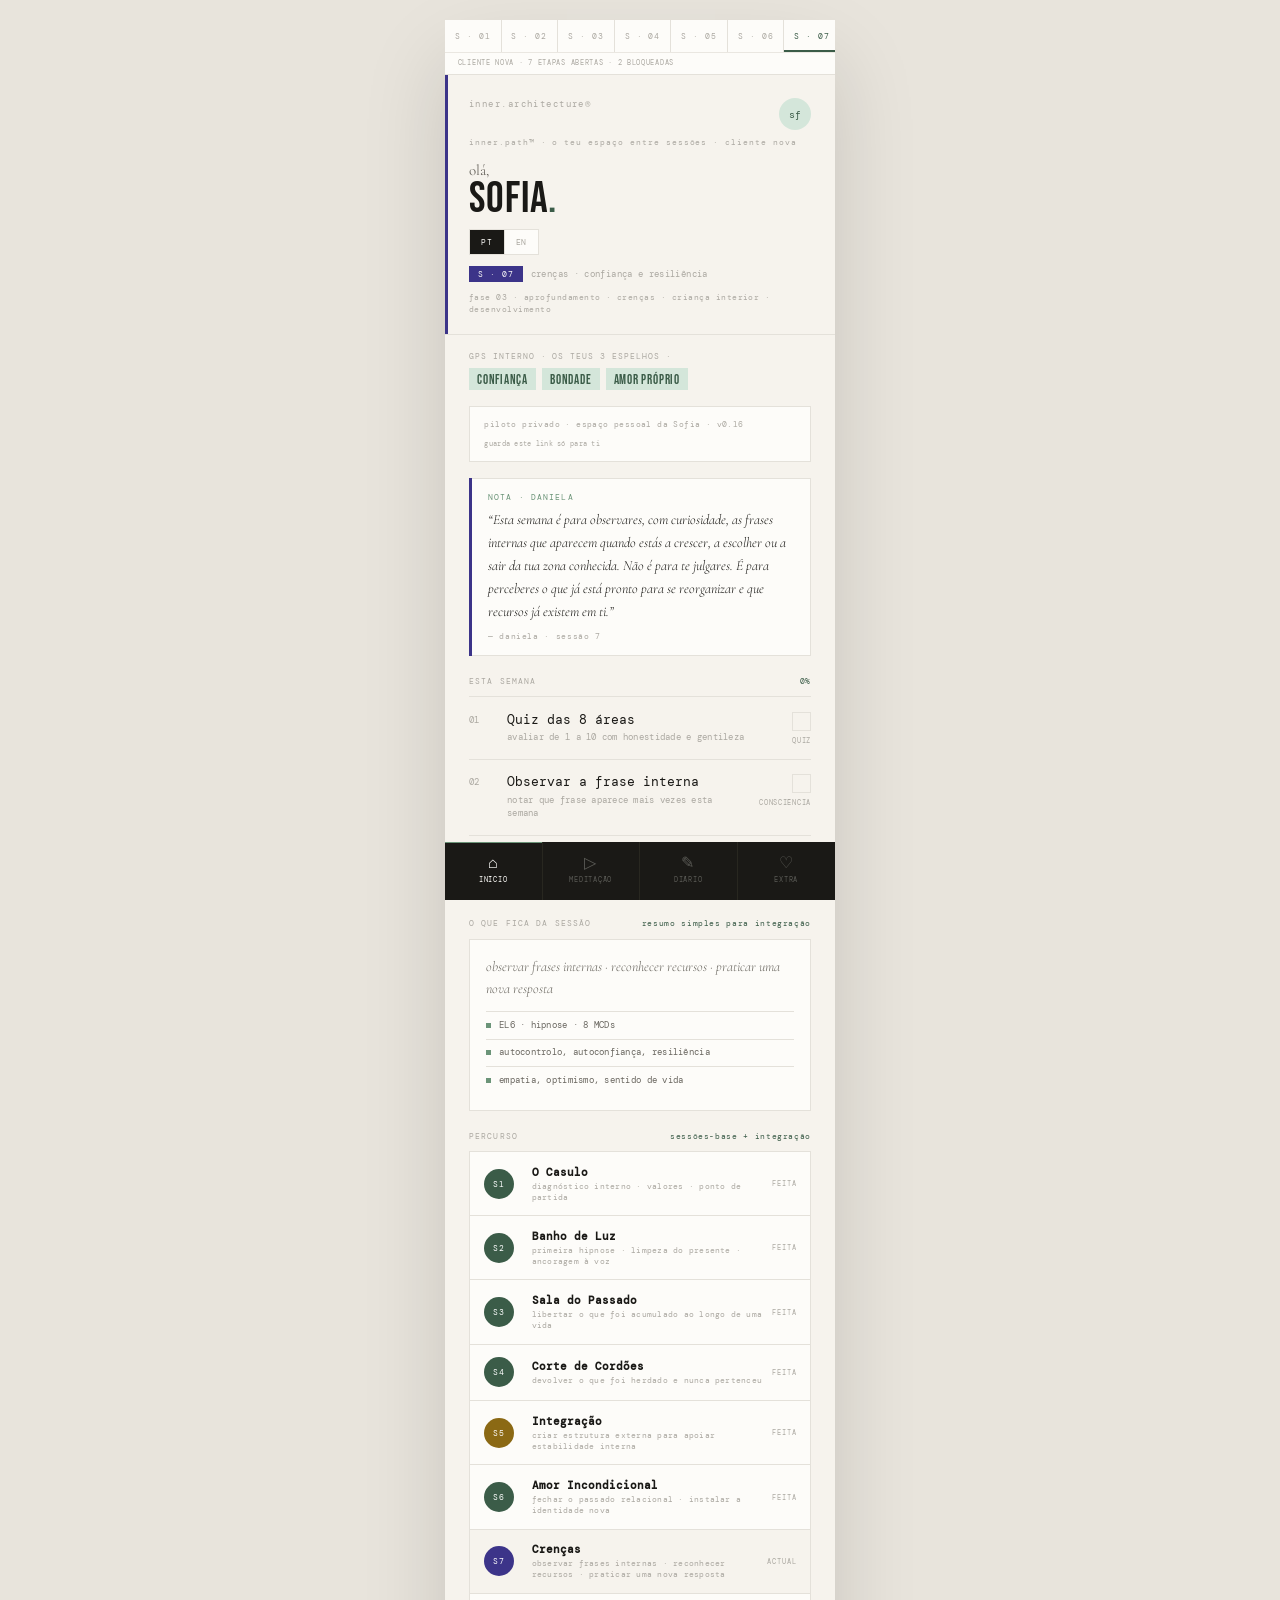
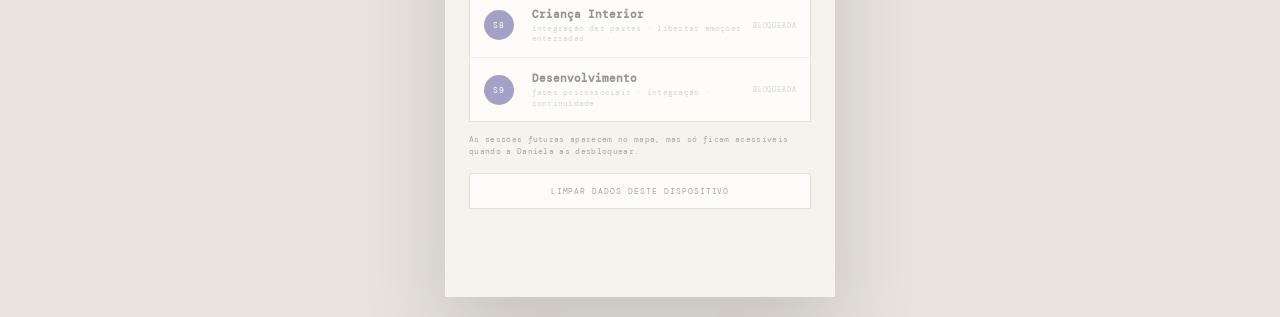
==== index.html @ e3d2c2b6 "Add files via upload" ====
<!DOCTYPE html>
<html lang="pt">
<head>
  <meta charset="UTF-8" />
  <meta name="viewport" content="width=device-width, initial-scale=1.0" />
  <meta name="robots" content="noindex, nofollow" />
  <title>inner.path™ · Sofia v0.16</title>
  <link rel="preconnect" href="https://fonts.googleapis.com" />
  <link rel="preconnect" href="https://fonts.gstatic.com" crossorigin />
  <link href="https://fonts.googleapis.com/css2?family=Bebas+Neue&family=DM+Mono:wght@300;400&family=Cormorant+Garamond:ital,wght@0,300;0,400;1,300;1,400&display=swap" rel="stylesheet" />
  <link rel="stylesheet" href="style.css" />
</head>
<body>
  <main class="shell" id="app" aria-live="polite"></main>
  <script src="data.js"></script>
  <script src="app.js"></script>
</body>
</html>
---- style.css ----
* { box-sizing: border-box; margin: 0; padding: 0; }
:root {
  --ink: #1A1916;
  --ink-mid: #6A6760;
  --ink-faint: #ABA8A1;
  --ink-ghost: #E4E1DA;
  --paper: #F6F3ED;
  --paper-white: #FDFCF9;
  --moss: #3B5C48;
  --moss-light: #D4E6DA;
  --moss-mid: #6B9478;
  --gold: #8B6914;
  --gold-light: #F5EDD4;
  --deep: #3C3489;
  --deep-light: #EEEDFE;
  --mono: 'DM Mono', monospace;
  --serif: 'Cormorant Garamond', serif;
  --display: 'Bebas Neue', sans-serif;
}

html { background: #E8E4DC; }
body {
  min-height: 100vh;
  display: flex;
  justify-content: center;
  padding: 1.25rem .65rem;
  background: #E8E4DC;
  color: var(--ink);
  font-family: var(--mono);
}
button, textarea, input { font: inherit; }
button { border: 0; background: none; color: inherit; cursor: pointer; }
button:disabled { cursor: default; }

.shell {
  width: min(100%, 390px);
  min-height: 820px;
  background: var(--paper);
  box-shadow: 0 40px 80px rgba(0,0,0,.14);
  position: relative;
  padding-bottom: 5.5rem;
  overflow: hidden;
}

.top-panel {
  display: block;
  background: var(--paper-white);
  border-bottom: 1px solid var(--ink-ghost);
  position: sticky;
  top: 0;
  z-index: 40;
}
.session-bar {
  display: flex;
  overflow-x: auto;
  scrollbar-width: none;
  scroll-snap-type: x proximity;
  -webkit-overflow-scrolling: touch;
}
.session-bar::-webkit-scrollbar { display: none; }
.session-tab {
  flex: 0 0 auto;
  min-width: 55px;
  scroll-snap-align: start;
  padding: .68rem .62rem;
  border-right: 1px solid var(--ink-ghost);
  font-size: 8px;
  letter-spacing: .12em;
  text-transform: uppercase;
  color: var(--ink-faint);
  position: relative;
}
.session-tab.is-active { color: var(--moss); }
.session-tab.is-active::after {
  content: "";
  position: absolute;
  left: 0;
  right: 0;
  bottom: 0;
  height: 2px;
  background: var(--moss);
}
.session-tab.is-current { color: var(--moss); }
.session-tab.is-locked { color: #d0ccc3; }
.session-drag-hint {
  padding: .35rem .8rem .42rem;
  border-top: 1px solid rgba(228,225,218,.75);
  color: var(--ink-faint);
  font-size: 7px;
  letter-spacing: .1em;
  text-transform: uppercase;
}
.language-toggle {
  display: inline-flex;
  border: 1px solid var(--ink-ghost);
  background: var(--paper-white);
}
.language-toggle button {
  padding: .43rem .6rem;
  min-width: 34px;
  font-size: 8px;
  letter-spacing: .08em;
  color: var(--ink-faint);
}
.language-toggle button + button { border-left: 1px solid var(--ink-ghost); }
.language-toggle button.is-active {
  background: var(--ink);
  color: var(--paper-white);
}
.header-language {
  margin-top: .6rem;
  margin-bottom: .25rem;
}

.header {
  padding: 1.45rem 1.5rem 1.15rem;
  border-bottom: 1px solid var(--ink-ghost);
  position: relative;
}
.header::before {
  content: "";
  position: absolute;
  left: 0;
  top: 0;
  bottom: 0;
  width: 3px;
  background: var(--moss);
}
.header.phase-integration::before { background: var(--gold); }
.header.phase-deep::before { background: var(--deep); }
.header-top { display: flex; justify-content: space-between; align-items: flex-start; margin-bottom: .45rem; }
.logo { font-size: 9px; letter-spacing: .16em; color: var(--ink-faint); text-transform: lowercase; }
.avatar {
  width: 32px;
  height: 32px;
  border-radius: 50%;
  display: flex;
  align-items: center;
  justify-content: center;
  background: var(--moss-light);
  color: var(--moss);
  font-size: 10px;
  text-transform: lowercase;
}
.product-line { font-size: 8px; letter-spacing: .12em; color: var(--ink-faint); text-transform: lowercase; margin-bottom: .85rem; }
.greeting-small { font-family: var(--serif); font-size: 15px; color: var(--ink-mid); }
.greeting-name {
  font-family: var(--display);
  font-size: 44px;
  line-height: .92;
  letter-spacing: .02em;
  font-weight: 400;
}
.greeting-name span { color: var(--moss); }
.week-tag { display: flex; gap: 8px; align-items: center; margin-top: .45rem; }
.week-pill { color: var(--paper-white); padding: 3px 9px; font-size: 8px; letter-spacing: .12em; text-transform: uppercase; background: var(--moss); }
.week-pill.phase-integration { background: var(--gold); }
.week-pill.phase-deep { background: var(--deep); }
.week-label { color: var(--ink-faint); font-size: 9px; letter-spacing: .04em; }
.phase-line-text { margin-top: .65rem; color: var(--ink-faint); font-size: 8px; letter-spacing: .06em; line-height: 1.45; text-transform: lowercase; }

.values-strip { margin: 1rem 1.5rem 0; }
.values-label { display: block; margin-bottom: .45rem; color: var(--ink-faint); font-size: 8px; letter-spacing: .12em; text-transform: uppercase; }
.values-list { display: flex; flex-wrap: wrap; gap: 6px; }
.value-pill { background: var(--moss-light); color: var(--moss); font-family: var(--display); font-size: 13px; letter-spacing: .06em; padding: 4px 8px 2px; text-transform: uppercase; }

.notice { margin: 1rem 1.5rem 0; padding: .7rem .9rem; background: var(--paper-white); border: 1px solid var(--ink-ghost); color: var(--ink-faint); font-size: 8px; letter-spacing: .05em; line-height: 1.5; }
.preview-note {
  background: var(--gold-light);
  border: 1px solid rgba(139,105,20,.25);
  padding: .75rem .9rem;
  display: flex;
  flex-direction: column;
  gap: .25rem;
}
.preview-note strong {
  color: var(--gold);
  font-size: 8px;
  letter-spacing: .14em;
  text-transform: uppercase;
}
.preview-note span {
  color: var(--ink-mid);
  font-size: 9px;
  line-height: 1.45;
  letter-spacing: .03em;
}
.message-banner { margin: 1rem 1.5rem 0; display: grid; grid-template-columns: 3px 1fr; }
.message-bar { background: var(--moss); }
.message-bar.phase-integration { background: var(--gold); }
.message-bar.phase-deep { background: var(--deep); }
.message-body { padding: .85rem 1rem; background: var(--paper-white); border: 1px solid var(--ink-ghost); border-left: 0; }
.message-label { margin-bottom: .35rem; color: var(--moss-mid); font-size: 8px; letter-spacing: .14em; text-transform: uppercase; }
.message-text { font-family: var(--serif); font-size: 14px; font-style: italic; font-weight: 300; line-height: 1.65; color: var(--ink); }
.message-signature { margin-top: .5rem; color: var(--ink-faint); font-size: 8px; letter-spacing: .08em; }

.section { margin: 1.25rem 1.5rem 0; }
.last-section { margin-bottom: 1rem; }
.section-head { display: flex; justify-content: space-between; gap: 1rem; align-items: baseline; margin-bottom: .65rem; }
.section-label { color: var(--ink-faint); font-size: 8px; letter-spacing: .14em; text-transform: uppercase; }
.section-value { color: var(--moss); font-size: 8px; letter-spacing: .08em; text-transform: lowercase; text-align: right; }

.empty-card, .extra-card, .journal-card, .info-card, .memory-card, .timeline-card, .breath-card {
  background: var(--paper-white);
  border: 1px solid var(--ink-ghost);
}
.empty-card { padding: 1rem; }
.empty-title { font-family: var(--display); font-size: 22px; letter-spacing: .05em; margin-bottom: .35rem; }
.empty-card p, .extra-card p, .breath-card p { font-family: var(--serif); font-size: 14px; font-weight: 300; line-height: 1.65; color: var(--ink-mid); }

.audio-shortcut {
  width: 100%;
  display: grid;
  grid-template-columns: 1fr auto;
  gap: 1rem;
  align-items: center;
  padding: 1rem;
  background: var(--ink);
  color: var(--paper-white);
  text-align: left;
}
.audio-shortcut-kicker, .audio-shortcut-detail { display: block; color: #6f6d67; font-size: 8px; letter-spacing: .12em; text-transform: uppercase; }
.audio-shortcut-title { display: block; font-family: var(--display); font-size: 22px; line-height: 1; letter-spacing: .05em; margin: .25rem 0; }
.audio-shortcut-play { border: 1px solid var(--moss-mid); border-radius: 50%; width: 46px; height: 46px; display: flex; align-items: center; justify-content: center; color: var(--moss-light); font-size: 8px; letter-spacing: .1em; text-transform: uppercase; }
.audio-card { background: var(--ink); padding: 1.1rem; color: var(--paper-white); }
.audio-kicker, .extra-kicker { color: var(--moss-mid); font-size: 8px; letter-spacing: .14em; text-transform: uppercase; margin-bottom: .55rem; }
.audio-card h2, .extra-card h2, .breath-card h2 { font-family: var(--display); font-size: 24px; line-height: 1; letter-spacing: .05em; margin-bottom: .35rem; font-weight: 400; }
.audio-card p { color: #77746d; font-size: 9px; letter-spacing: .06em; margin-bottom: .85rem; }
.spotify-player { border-radius: 0; background: #000; }

.task-list { border-top: 1px solid var(--ink-ghost); }
.task-card {
  width: 100%;
  display: grid;
  grid-template-columns: 28px 1fr auto;
  gap: 10px;
  align-items: start;
  padding: .9rem 0;
  border-bottom: 1px solid var(--ink-ghost);
  text-align: left;
}
.task-num { color: var(--ink-faint); font-size: 9px; padding-top: 2px; }
.task-title { display: block; font-size: 13px; color: var(--ink); margin-bottom: 3px; line-height: 1.3; }
.task-detail { display: block; color: var(--ink-faint); font-size: 9px; letter-spacing: .03em; line-height: 1.45; }
.task-meta { display: flex; flex-direction: column; align-items: flex-end; gap: 5px; }
.task-check { width: 19px; height: 19px; border: 1px solid var(--ink-ghost); display: flex; align-items: center; justify-content: center; color: transparent; transition: all .2s; }
.task-type { color: var(--ink-faint); font-size: 7px; letter-spacing: .1em; text-transform: uppercase; }
.task-card.is-done .task-check { color: white; background: var(--moss); border-color: var(--moss); }
.task-card.is-done .task-title { color: var(--ink-faint); text-decoration: line-through; }

.memory-card { padding: 1rem; }
.memory-title { font-family: var(--serif); font-size: 14px; font-style: italic; font-weight: 300; line-height: 1.55; color: var(--ink-mid); margin-bottom: .75rem; }
.mini-item { display: flex; align-items: flex-start; gap: 8px; padding: .42rem 0; border-top: 1px solid var(--ink-ghost); color: var(--ink-mid); font-size: 9px; letter-spacing: .03em; line-height: 1.45; }
.mini-item span { width: 5px; height: 5px; margin-top: 4px; flex: 0 0 auto; background: var(--moss-mid); }

.info-card { padding: 1rem; }
.info-intro { font-family: var(--serif); font-style: italic; font-weight: 300; font-size: 14px; margin-bottom: .8rem; color: var(--ink); }
.info-row { display: grid; grid-template-columns: 8px 1fr; gap: 9px; padding: .55rem 0; border-top: 1px solid var(--ink-ghost); }
.info-row > span { width: 6px; height: 6px; border: 1px solid var(--moss-mid); background: var(--moss-light); margin-top: 4px; }
.info-row strong { display: block; font-size: 10px; color: var(--ink-mid); letter-spacing: .03em; margin-bottom: 2px; }
.info-row small { display: block; font-size: 9px; color: var(--ink-faint); letter-spacing: .03em; line-height: 1.45; }

.journal-card { padding: 1rem; }
.journal-question { display: block; font-family: var(--serif); font-style: italic; font-size: 15px; font-weight: 300; line-height: 1.5; color: var(--ink); margin-bottom: .55rem; }
.journal-area { width: 100%; border: 0; border-bottom: 1px solid var(--ink-ghost); background: transparent; outline: 0; resize: vertical; min-height: 90px; margin-bottom: 1.1rem; padding: .2rem 0 .55rem; font-family: var(--serif); font-style: italic; font-size: 14px; line-height: 1.6; color: var(--ink); }
.journal-area::placeholder { color: var(--ink-faint); }

.extra-card, .breath-card { padding: 1rem; }
.tap-list { display: grid; gap: 6px; margin-top: .85rem; }
.tap-point { display: grid; grid-template-columns: 30px 1fr; gap: 8px; align-items: center; padding: .65rem .7rem; border: 1px solid var(--ink-ghost); text-align: left; font-size: 10px; color: var(--ink-mid); text-transform: lowercase; }
.tap-point span { color: var(--ink-faint); }
.tap-point.is-done { background: var(--moss-light); border-color: var(--moss-light); color: var(--moss); }

.breath-card { text-align: center; background: var(--ink); color: var(--paper-white); border-color: var(--ink); }
.breath-card p { color: #77746d; }
.breath-circle { width: 96px; height: 96px; border-radius: 50%; border: 1px solid #3A3A35; color: #77746d; margin: 1rem auto .85rem; display: flex; align-items: center; justify-content: center; font-size: 9px; letter-spacing: .12em; text-transform: uppercase; transition: all .4s; }
.breath-circle.inhale { transform: scale(1.12); border-color: var(--moss-mid); color: var(--moss-light); background: rgba(59,92,72,.14); }
.breath-days { display: flex; gap: 5px; justify-content: center; flex-wrap: wrap; }
.breath-day { width: 28px; height: 28px; border: 1px solid #3A3A35; color: #77746d; font-size: 8px; }
.breath-day.is-done { background: var(--moss); border-color: var(--moss); color: white; }

.radar-wrap { display: flex; justify-content: center; margin: 1rem 0; padding: .5rem; background: var(--paper); border: 1px solid var(--ink-ghost); }
#casulo-radar { width: 220px; height: 220px; }
.radar-grid circle, .radar-grid line { fill: none; stroke: var(--ink-ghost); stroke-width: .8; }
.radar-shape { fill: rgba(59,92,72,.22); stroke: var(--moss); stroke-width: 1.5; }
.radar-center { fill: var(--moss); }
.slider-list { display: grid; gap: .65rem; margin-top: .85rem; }
.slider-row { display: grid; grid-template-columns: 1fr 100px 24px; gap: 8px; align-items: center; font-size: 8px; letter-spacing: .05em; color: var(--ink-mid); text-transform: uppercase; }
.slider-row input { width: 100%; accent-color: var(--moss); }
.slider-row strong { color: var(--moss); text-align: right; font-size: 9px; }
.photo-note { margin-top: 1rem; padding: .75rem; border: 1px solid var(--ink-ghost); background: var(--paper); }
.photo-note strong { display: block; font-size: 8px; letter-spacing: .12em; text-transform: uppercase; color: var(--moss); margin-bottom: .3rem; }
.photo-note span, .mini-note { display: block; color: var(--ink-faint); font-size: 8px; letter-spacing: .04em; line-height: 1.55; }

.phrase-grid { display: grid; grid-template-columns: 1fr 1fr; gap: 7px; margin-top: .9rem; }
.phrase-btn { border: 1px solid var(--ink-ghost); padding: .8rem .5rem; font-family: var(--serif); font-size: 15px; font-style: italic; color: var(--ink-mid); }
.phrase-btn.is-done { background: var(--moss-light); border-color: var(--moss-light); color: var(--moss); }
.continuity-grid { display: grid; grid-template-columns: repeat(6, 1fr); gap: 5px; margin-top: 1rem; }
.day-cell { aspect-ratio: 1 / 1; border: 1px solid var(--ink-ghost); color: var(--ink-faint); font-size: 8px; }
.day-cell.is-done { background: var(--moss); border-color: var(--moss); color: white; }

.timeline-card { overflow: hidden; }
.timeline-item { width: 100%; display: grid; grid-template-columns: 38px 1fr auto; gap: 10px; align-items: center; padding: .8rem .85rem; border-bottom: 1px solid var(--ink-ghost); text-align: left; background: var(--paper-white); }
.timeline-item:last-child { border-bottom: 0; }
.timeline-item.locked { opacity: .45; }
.timeline-item.is-active { background: var(--paper); }
.timeline-dot { width: 30px; height: 30px; border-radius: 50%; display: flex; align-items: center; justify-content: center; background: var(--moss); color: white; font-size: 8px; letter-spacing: .05em; }
.timeline-dot.phase-integration { background: var(--gold); }
.timeline-dot.phase-deep { background: var(--deep); }
.timeline-copy strong { display: block; font-size: 11px; color: var(--ink); margin-bottom: 2px; }
.timeline-copy small { display: block; font-size: 8px; color: var(--ink-faint); letter-spacing: .03em; line-height: 1.35; }
.timeline-status { color: var(--ink-faint); font-size: 7px; letter-spacing: .12em; text-transform: uppercase; }
.timeline-card + .mini-note { margin-top: .65rem; }

.clear-section { margin-top: .9rem; }
.clear-btn { width: 100%; border: 1px solid var(--ink-ghost); padding: .75rem .5rem; color: var(--ink-faint); font-size: 8px; letter-spacing: .12em; text-transform: uppercase; background: var(--paper-white); }

.bottom-nav {
  position: fixed;
  left: 50%;
  bottom: 0;
  transform: translateX(-50%);
  width: min(100%, 390px);
  display: grid;
  grid-template-columns: repeat(4,1fr);
  background: var(--ink);
  z-index: 80;
}
.nav-button { padding: .8rem .2rem 1rem; color: #5A5A55; border-right: 1px solid #282720; font-size: 7px; letter-spacing: .11em; text-transform: uppercase; display: flex; flex-direction: column; gap: 4px; align-items: center; }
.nav-button:last-child { border-right: 0; }
.nav-button span { font-size: 16px; line-height: 1; }
.nav-button.is-active { color: var(--paper-white); box-shadow: inset 0 1px 0 var(--moss-mid); }

@media (max-width: 420px) {
  body { padding: 0; }
  .shell { width: 100%; min-height: 100vh; box-shadow: none; }
  .bottom-nav { width: 100%; }
}

.sub-block {
  margin-top: 1rem;
  padding-top: 1rem;
  border-top: 1px solid var(--ink-ghost);
}
.sub-block h3 {
  font-size: 8px;
  letter-spacing: .14em;
  text-transform: uppercase;
  color: var(--moss);
  margin-bottom: .6rem;
  font-weight: 400;
}
.continuity-card .sub-block h3 { color: var(--deep); }
.journal-area.compact { margin-top: .35rem; margin-bottom: 0; }

/* v0.8 · dois modos de entrada */
.notice-line { margin-bottom: .55rem; }
.client-switcher { display: flex; gap: 6px; flex-wrap: wrap; }
.client-chip {
  border: 1px solid var(--ink-ghost);
  background: var(--paper);
  color: var(--ink-faint);
  padding: .45rem .55rem;
  font-size: 7px;
  letter-spacing: .1em;
  text-transform: uppercase;
}
.client-chip.is-active {
  background: var(--ink);
  border-color: var(--ink);
  color: var(--paper-white);
}
.phrase-static {
  border: 1px solid var(--ink-ghost);
  padding: .8rem .5rem;
  font-family: var(--serif);
  font-size: 15px;
  font-style: italic;
  color: var(--ink-mid);
  background: var(--paper);
  line-height: 1.25;
}
.first-sub-block { margin-top: 0; padding-top: 0; border-top: 0; }
.reconnect-card .sub-block h3 { color: var(--gold); }

.sub-help { font-family: var(--mono); font-size: 9px; letter-spacing: .03em; line-height: 1.55; color: var(--ink-faint); margin: -.2rem 0 .75rem; }
.inner-photo-block { margin: 1rem 0 1.2rem; padding: 1rem; border: 1px solid var(--ink-ghost); background: var(--paper-white); }
.photo-upload-box { display: flex; min-height: 132px; border: 1px dashed var(--ink-ghost); align-items: center; justify-content: center; flex-direction: column; gap: .5rem; cursor: pointer; color: var(--ink-faint); font-family: var(--mono); font-size: 9px; letter-spacing: .08em; text-transform: uppercase; overflow: hidden; position: relative; }
.photo-upload-box input { display: none; }
.photo-upload-box img { display: none; max-width: 100%; max-height: 220px; object-fit: contain; }
.photo-upload-box img.is-visible { display: block; }
.inner-photo-block small { display: block; margin-top: .55rem; font-family: var(--mono); font-size: 8px; line-height: 1.5; letter-spacing: .04em; color: var(--ink-faint); }

.client-link-line {
  margin-top: 0.55rem;
  font-family: var(--mono);
  font-size: 7px;
  line-height: 1.45;
  letter-spacing: .04em;
  color: var(--ink-faint);
  word-break: break-all;
}
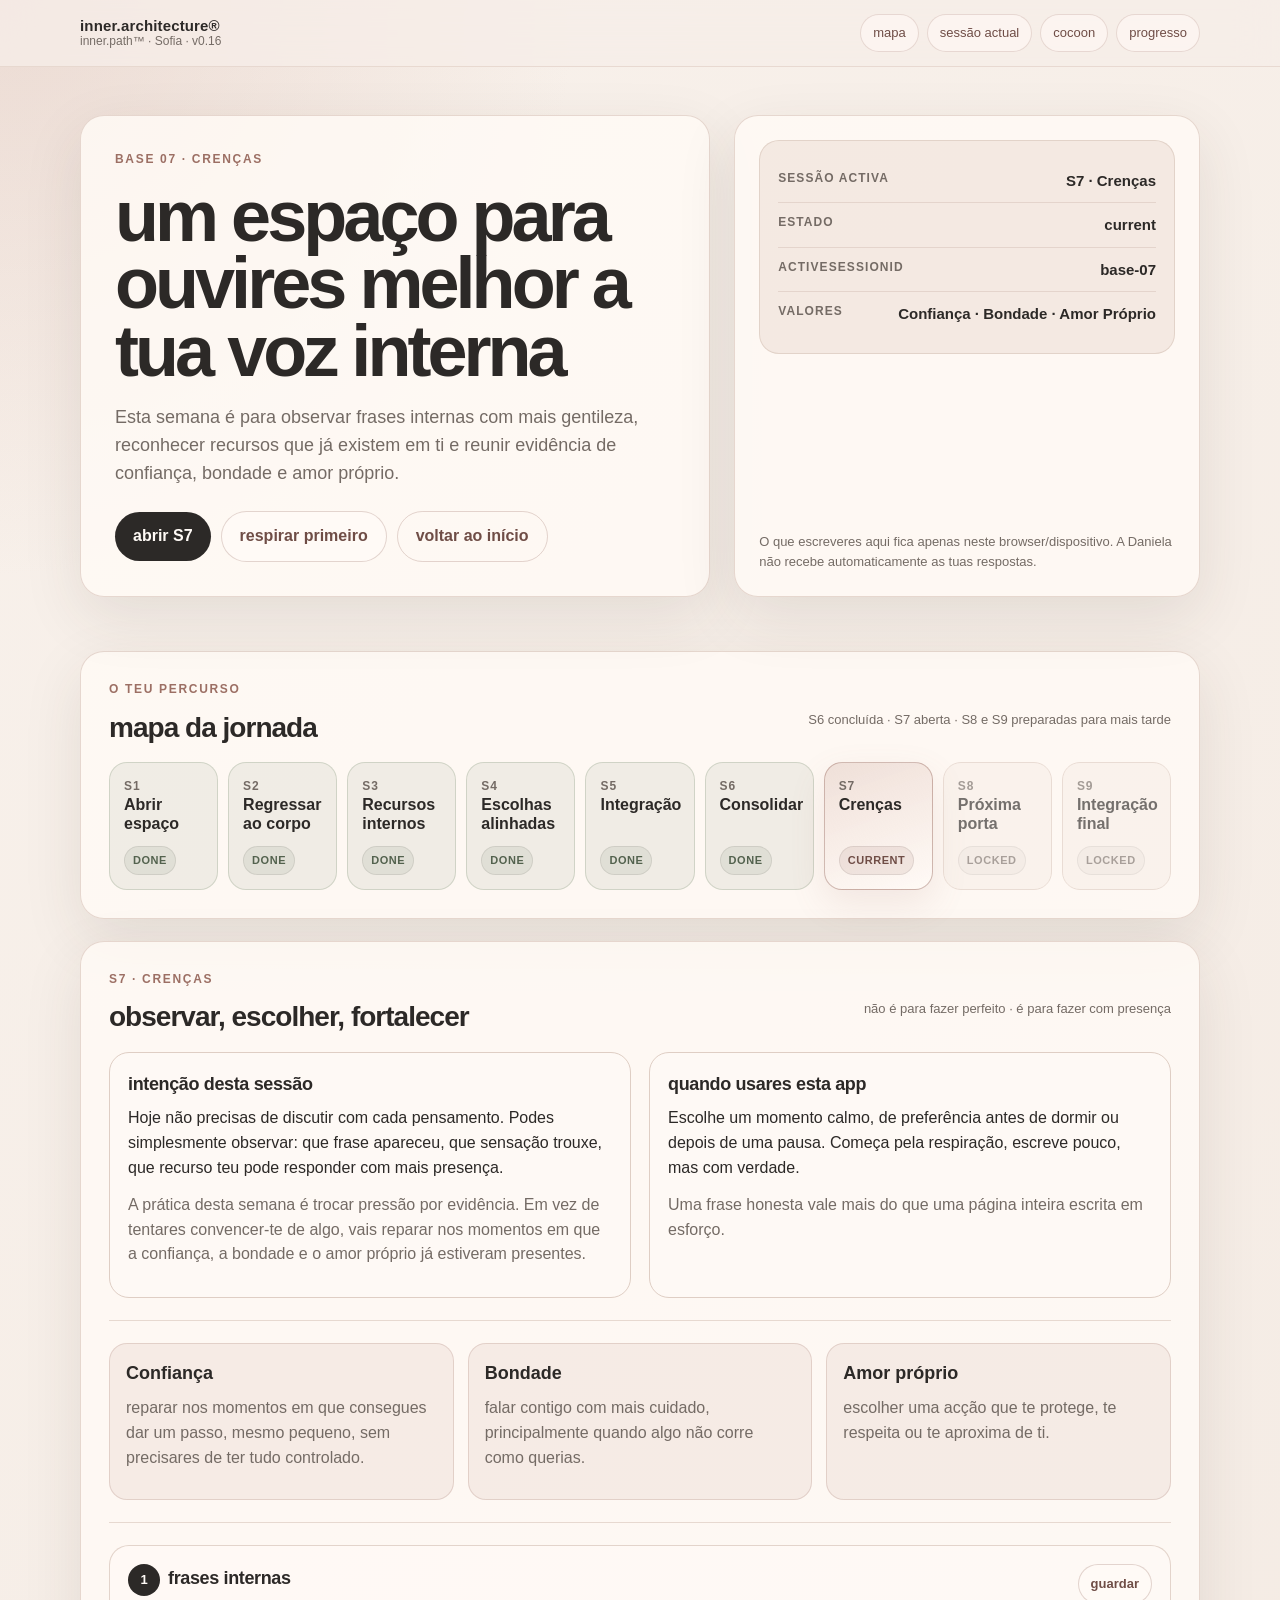
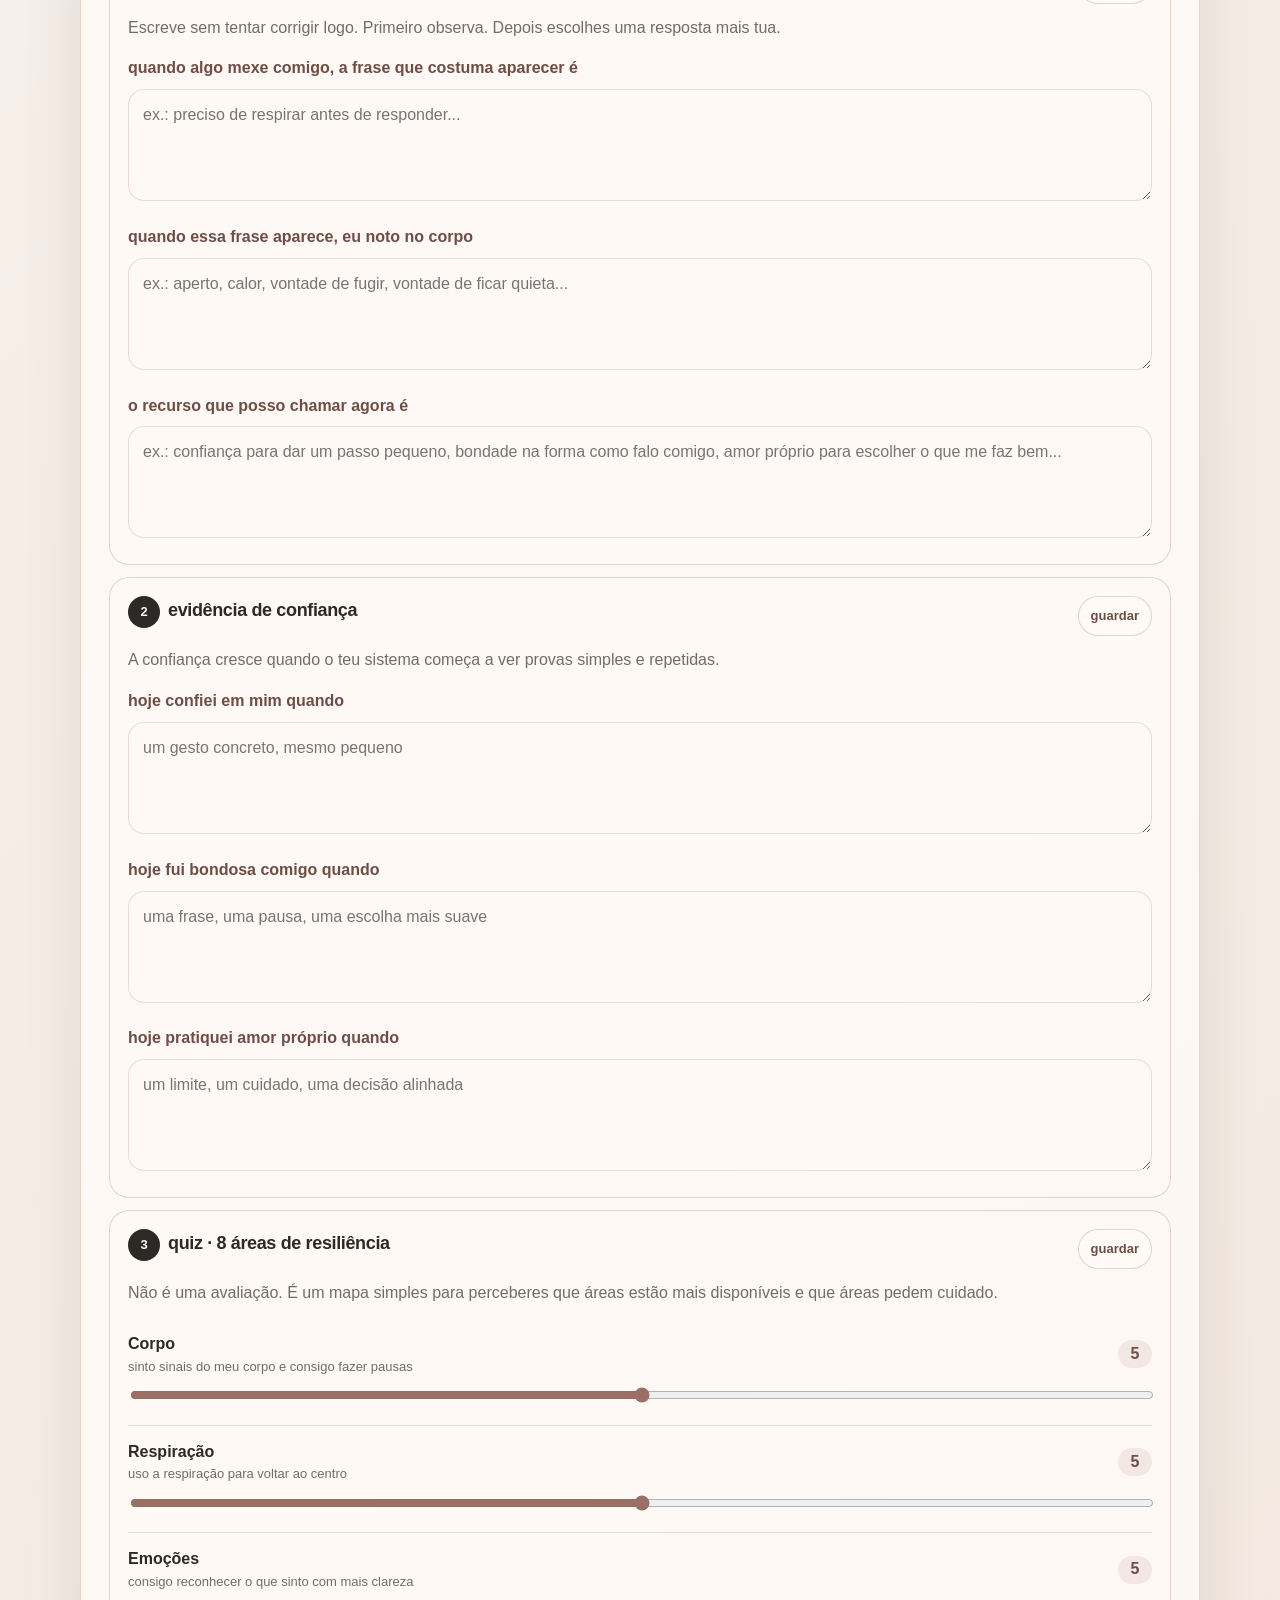
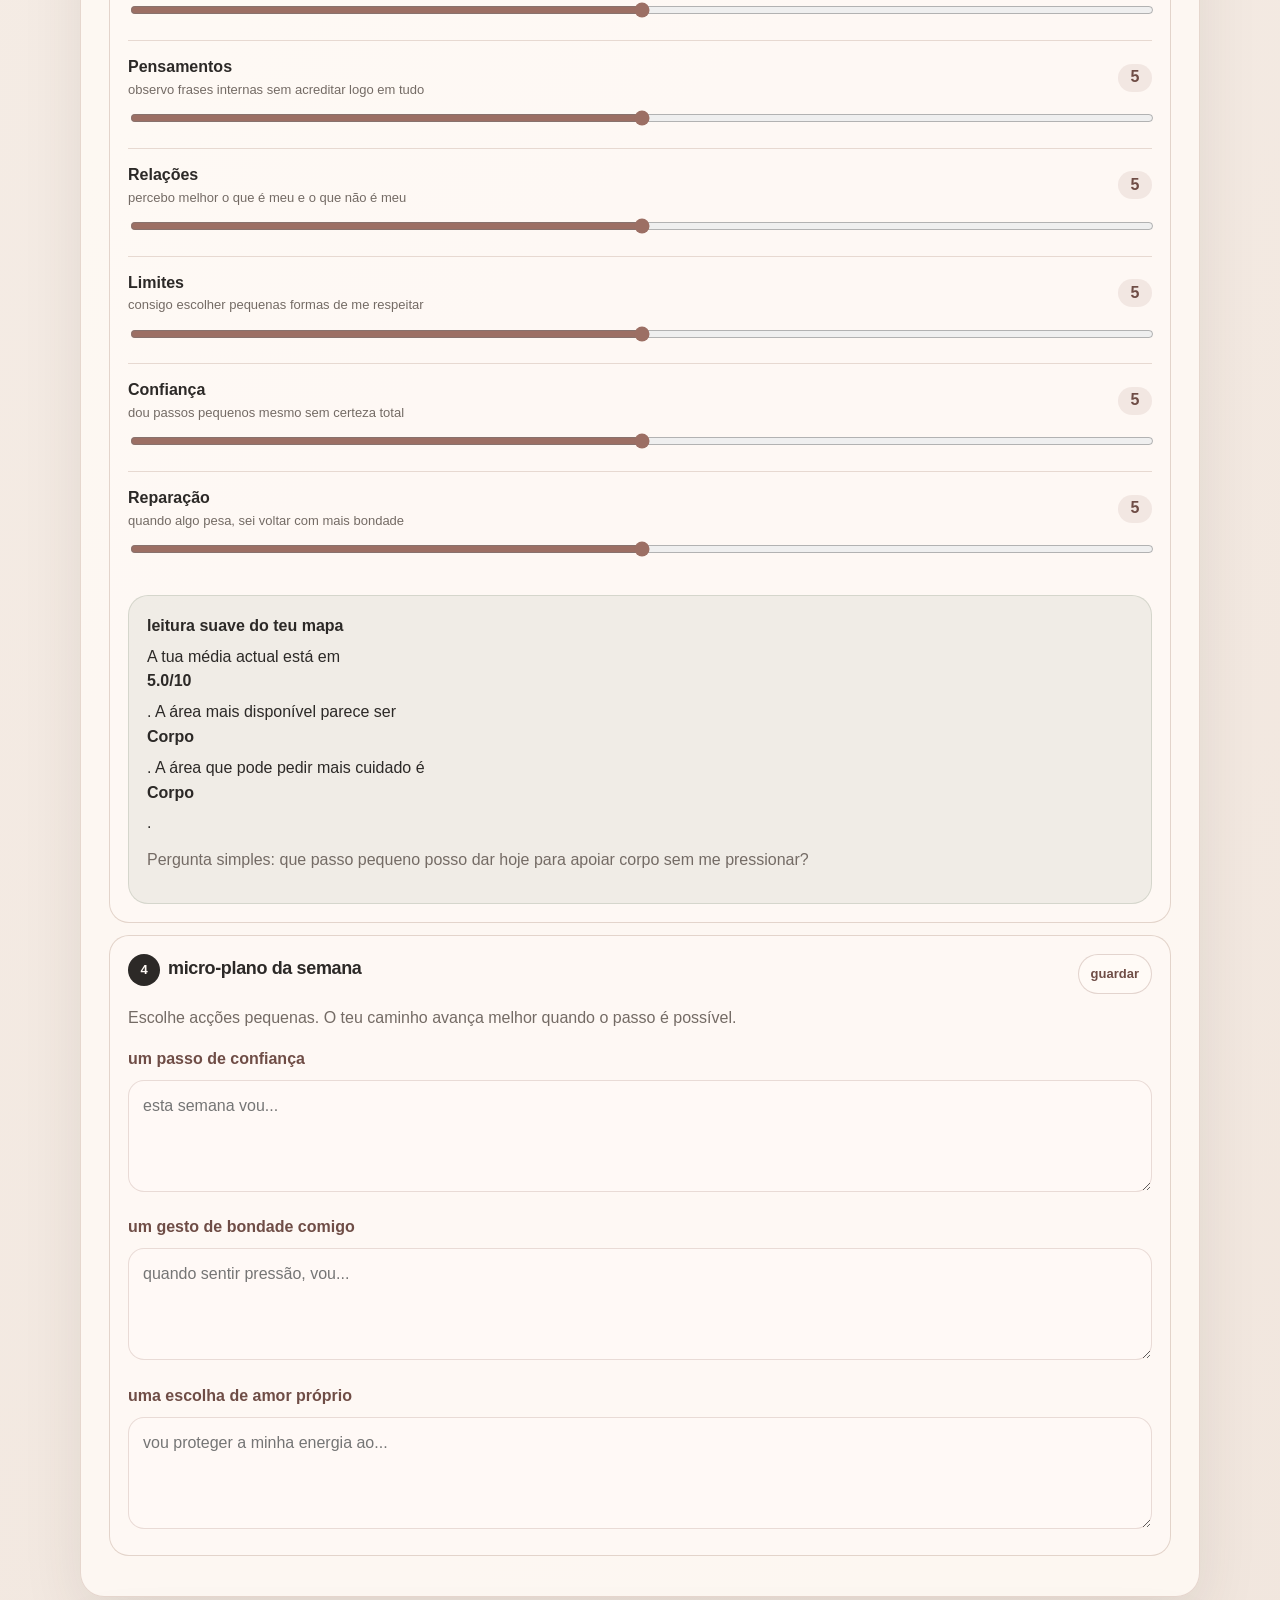
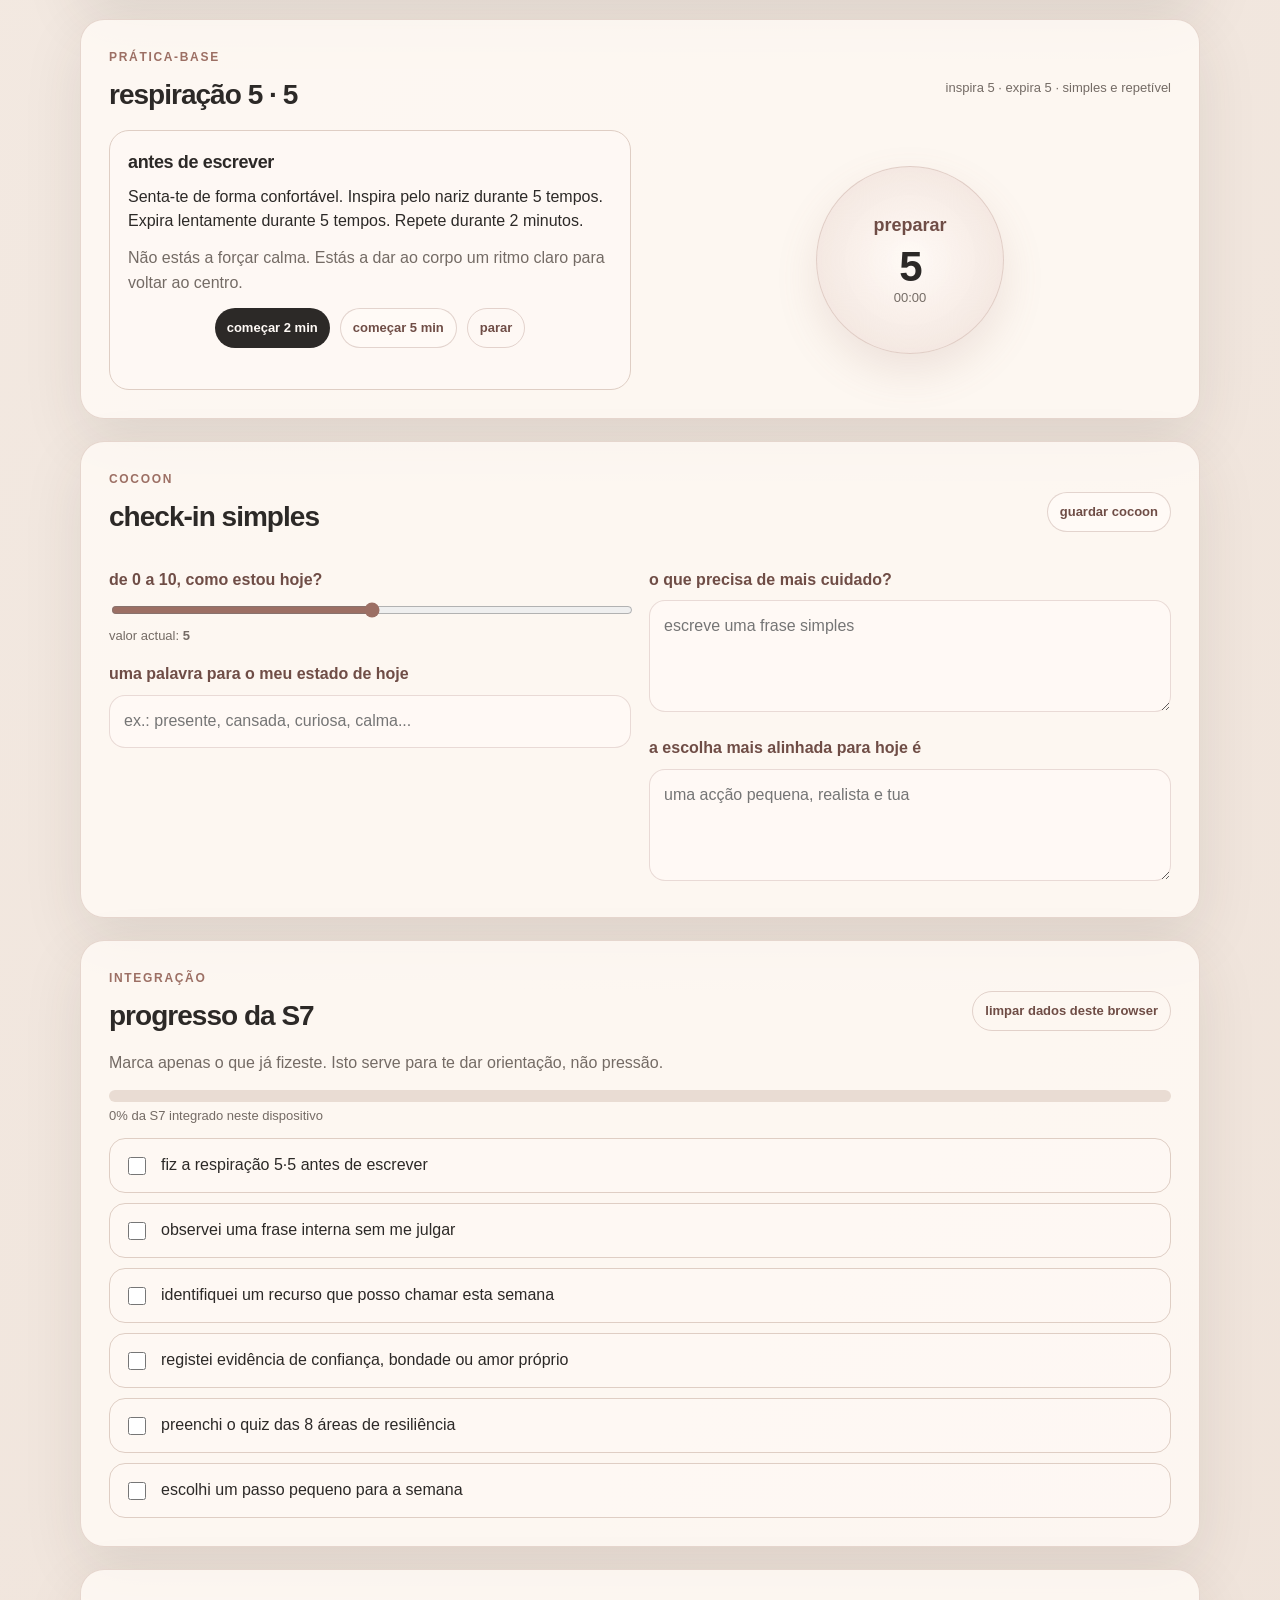
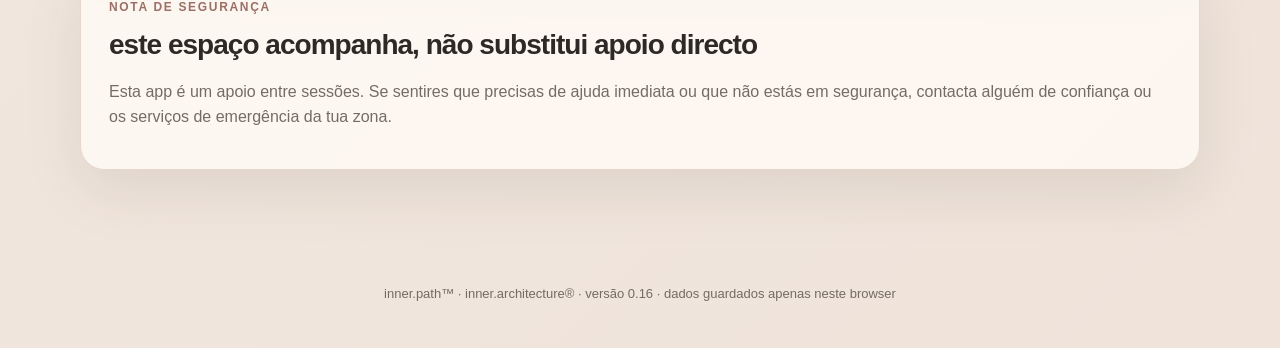
==== commit 78d73016: "Add files via upload" ====
--- a/index.html
+++ b/index.html
@@ -1,18 +1,712 @@
-<!DOCTYPE html>
+<!doctype html>
 <html lang="pt">
 <head>
-  <meta charset="UTF-8" />
-  <meta name="viewport" content="width=device-width, initial-scale=1.0" />
-  <meta name="robots" content="noindex, nofollow" />
-  <title>inner.path™ · Sofia v0.16</title>
-  <link rel="preconnect" href="https://fonts.googleapis.com" />
-  <link rel="preconnect" href="https://fonts.gstatic.com" crossorigin />
-  <link href="https://fonts.googleapis.com/css2?family=Bebas+Neue&family=DM+Mono:wght@300;400&family=Cormorant+Garamond:ital,wght@0,300;0,400;1,300;1,400&display=swap" rel="stylesheet" />
-  <link rel="stylesheet" href="style.css" />
+  <meta charset="utf-8" />
+  <meta name="viewport" content="width=device-width, initial-scale=1" />
+  <meta name="theme-color" content="#efe5dc" />
+  <title>inner.path™ · Sofia · v0.16</title>
+  <style>
+    :root{
+      --bg:#f6eee8;
+      --panel:#fffaf6;
+      --panel2:#f0e4dc;
+      --ink:#2c2927;
+      --muted:#746b65;
+      --soft:#d8b8ad;
+      --soft2:#e8d1c8;
+      --line:#dfcec4;
+      --accent:#9c6f64;
+      --accent2:#6f4d46;
+      --good:#75866d;
+      --warn:#a48757;
+      --locked:#b8aaa1;
+      --shadow: 0 20px 60px rgba(63, 47, 39, .10);
+      --radius:24px;
+      --radius2:16px;
+      --max:1120px;
+    }
+
+    *{box-sizing:border-box}
+    html{scroll-behavior:smooth}
+    body{
+      margin:0;
+      font-family:-apple-system,BlinkMacSystemFont,"Segoe UI",Roboto,Inter,Arial,sans-serif;
+      background:
+        radial-gradient(circle at top left, rgba(216,184,173,.38), transparent 36rem),
+        linear-gradient(135deg, #f8f1eb 0%, #efe3da 100%);
+      color:var(--ink);
+      min-height:100vh;
+      line-height:1.55;
+    }
+
+    button,input,textarea,select{font:inherit}
+    a{color:inherit}
+
+    .wrap{width:min(var(--max), calc(100% - 32px)); margin:0 auto}
+    .topbar{
+      position:sticky; top:0; z-index:20;
+      backdrop-filter: blur(18px);
+      background:rgba(246,238,232,.78);
+      border-bottom:1px solid rgba(223,206,196,.65);
+    }
+    .topbar-inner{display:flex; justify-content:space-between; align-items:center; gap:16px; padding:14px 0}
+    .brand{display:flex; flex-direction:column; line-height:1.1}
+    .brand strong{font-size:15px; letter-spacing:.01em; font-weight:650}
+    .brand span{font-size:12px; color:var(--muted)}
+    .nav{display:flex; gap:8px; flex-wrap:wrap; justify-content:flex-end}
+    .nav a,.pill-btn{
+      border:1px solid rgba(156,111,100,.22);
+      border-radius:999px;
+      padding:8px 12px;
+      text-decoration:none;
+      font-size:13px;
+      color:var(--accent2);
+      background:rgba(255,250,246,.55);
+      transition:.2s ease;
+      cursor:pointer;
+    }
+    .nav a:hover,.pill-btn:hover{background:#fffaf6; border-color:rgba(156,111,100,.38); transform:translateY(-1px)}
+
+    header.hero{padding:48px 0 24px}
+    .hero-grid{display:grid; grid-template-columns:1.15fr .85fr; gap:24px; align-items:stretch}
+    .card{
+      background:rgba(255,250,246,.82);
+      border:1px solid rgba(223,206,196,.78);
+      border-radius:var(--radius);
+      box-shadow:var(--shadow);
+    }
+    .hero-main{padding:34px}
+    .eyebrow{text-transform:uppercase; letter-spacing:.14em; color:var(--accent); font-size:12px; font-weight:700; margin:0 0 14px}
+    h1{font-size:clamp(34px, 6vw, 72px); line-height:.94; letter-spacing:-.055em; margin:0 0 18px; font-weight:720}
+    .subtitle{font-size:18px; color:var(--muted); max-width:58ch; margin:0 0 24px}
+    .hero-actions{display:flex; flex-wrap:wrap; gap:10px; align-items:center}
+    .btn{
+      border:0;
+      border-radius:999px;
+      padding:12px 18px;
+      background:var(--ink);
+      color:#fffaf6;
+      cursor:pointer;
+      text-decoration:none;
+      display:inline-flex;
+      align-items:center;
+      justify-content:center;
+      gap:8px;
+      font-weight:650;
+      transition:.2s ease;
+    }
+    .btn:hover{transform:translateY(-1px); box-shadow:0 12px 30px rgba(44,41,39,.14)}
+    .btn.secondary{background:#fffaf6; color:var(--accent2); border:1px solid rgba(156,111,100,.28)}
+    .btn.ghost{background:transparent; color:var(--accent2); border:1px solid rgba(156,111,100,.28)}
+    .btn.small{padding:9px 12px; font-size:13px}
+    .btn[disabled]{opacity:.45; cursor:not-allowed; transform:none; box-shadow:none}
+
+    .hero-side{padding:24px; display:flex; flex-direction:column; justify-content:space-between; gap:18px}
+    .status-card{border-radius:20px; background:rgba(240,228,220,.72); padding:18px; border:1px solid rgba(223,206,196,.8)}
+    .status-row{display:flex; justify-content:space-between; gap:12px; align-items:flex-start; padding:10px 0; border-bottom:1px solid rgba(223,206,196,.75)}
+    .status-row:last-child{border-bottom:0}
+    .label{font-size:12px; color:var(--muted); text-transform:uppercase; letter-spacing:.09em; font-weight:700}
+    .value{font-size:15px; font-weight:650; text-align:right}
+    .privacy-note{font-size:13px; color:var(--muted); margin:0}
+
+    main{padding:8px 0 64px}
+    section{margin:22px 0}
+    .section-card{padding:28px}
+    .section-head{display:flex; align-items:flex-end; justify-content:space-between; gap:16px; margin-bottom:20px}
+    h2{font-size:28px; letter-spacing:-.035em; line-height:1.05; margin:0}
+    h3{font-size:18px; letter-spacing:-.02em; margin:0 0 8px}
+    p{margin:0 0 12px}
+    .muted{color:var(--muted)}
+    .small-text{font-size:13px; color:var(--muted)}
+
+    .path-grid{display:grid; grid-template-columns:repeat(9, minmax(0,1fr)); gap:10px}
+    .path-item{
+      min-height:118px;
+      border:1px solid var(--line);
+      border-radius:18px;
+      padding:14px;
+      background:rgba(255,250,246,.68);
+      display:flex;
+      flex-direction:column;
+      justify-content:space-between;
+      gap:12px;
+    }
+    .path-item.done{background:rgba(117,134,109,.10); border-color:rgba(117,134,109,.25)}
+    .path-item.current{background:linear-gradient(160deg, rgba(216,184,173,.38), rgba(255,250,246,.92)); border-color:rgba(156,111,100,.45); box-shadow:0 14px 36px rgba(156,111,100,.12)}
+    .path-item.locked{opacity:.65; background:rgba(240,228,220,.45)}
+    .path-num{font-size:12px; color:var(--muted); text-transform:uppercase; letter-spacing:.08em; font-weight:700}
+    .path-title{font-weight:700; line-height:1.18}
+    .badge{align-self:flex-start; border-radius:999px; padding:5px 8px; font-size:11px; font-weight:750; letter-spacing:.05em; text-transform:uppercase; border:1px solid rgba(0,0,0,.08)}
+    .done .badge{color:#53624e; background:rgba(117,134,109,.12)}
+    .current .badge{color:var(--accent2); background:rgba(156,111,100,.12)}
+    .locked .badge{color:#7b716b; background:rgba(184,170,161,.14)}
+
+    .two-col{display:grid; grid-template-columns:1fr 1fr; gap:18px}
+    .three-col{display:grid; grid-template-columns:repeat(3,1fr); gap:14px}
+    .soft-box{border:1px solid var(--line); background:rgba(255,250,246,.58); border-radius:20px; padding:18px}
+    .value-card{background:rgba(216,184,173,.20); border:1px solid rgba(156,111,100,.22); border-radius:18px; padding:16px; min-height:130px}
+    .value-card strong{display:block; font-size:18px; margin-bottom:8px}
+    .prompt{display:block; margin:16px 0 8px; font-weight:650; color:var(--accent2)}
+    textarea,input[type="text"]{
+      width:100%;
+      border:1px solid rgba(156,111,100,.22);
+      background:rgba(255,250,246,.86);
+      border-radius:16px;
+      padding:13px 14px;
+      color:var(--ink);
+      outline:none;
+      resize:vertical;
+      min-height:48px;
+      transition:.2s ease;
+    }
+    textarea{min-height:112px}
+    textarea:focus,input[type="text"]:focus{border-color:rgba(156,111,100,.55); box-shadow:0 0 0 4px rgba(156,111,100,.08)}
+
+    .practice-title{display:flex; align-items:center; justify-content:space-between; gap:12px; flex-wrap:wrap; margin-bottom:12px}
+    .step{padding:18px; border:1px solid rgba(223,206,196,.85); border-radius:20px; background:rgba(255,250,246,.55); margin:12px 0}
+    .step-number{width:32px;height:32px; border-radius:50%; display:inline-flex; align-items:center; justify-content:center; background:var(--ink); color:#fffaf6; font-size:13px; font-weight:750; margin-right:8px}
+    .checkbox-row{display:flex; gap:10px; align-items:flex-start; margin:10px 0; color:var(--muted)}
+    .checkbox-row input{margin-top:5px; width:18px; height:18px; accent-color:var(--accent)}
+
+    .slider-row{border-bottom:1px solid rgba(223,206,196,.72); padding:14px 0}
+    .slider-row:last-child{border-bottom:0}
+    .slider-top{display:flex; justify-content:space-between; gap:12px; align-items:center; margin-bottom:8px}
+    .slider-name{font-weight:650}
+    .score{min-width:34px; height:28px; border-radius:999px; background:rgba(156,111,100,.12); display:inline-flex; align-items:center; justify-content:center; font-weight:750; color:var(--accent2)}
+    input[type="range"]{width:100%; accent-color:var(--accent)}
+    .quiz-result{margin-top:16px; padding:18px; border-radius:20px; background:rgba(117,134,109,.10); border:1px solid rgba(117,134,109,.22)}
+    .quiz-result strong{display:block; margin-bottom:6px}
+
+    .breath-circle-wrap{display:flex; align-items:center; justify-content:center; min-height:260px}
+    .breath-circle{
+      width:188px; height:188px; border-radius:50%;
+      background:radial-gradient(circle, rgba(255,250,246,.98), rgba(216,184,173,.35));
+      border:1px solid rgba(156,111,100,.22);
+      display:flex; flex-direction:column; align-items:center; justify-content:center;
+      box-shadow:0 18px 42px rgba(156,111,100,.15);
+      transition:transform 5s ease-in-out;
+    }
+    .breath-circle.inhale{transform:scale(1.16)}
+    .breath-circle.exhale{transform:scale(.88)}
+    .breath-label{font-size:18px; font-weight:750; color:var(--accent2)}
+    .breath-count{font-size:42px; letter-spacing:-.04em; font-weight:760; line-height:1; margin-top:6px}
+    .timer-controls{display:flex; gap:10px; flex-wrap:wrap; justify-content:center}
+
+    .progress-list{display:grid; gap:10px}
+    .progress-line{display:flex; gap:12px; align-items:flex-start; padding:14px; border-radius:16px; border:1px solid var(--line); background:rgba(255,250,246,.52)}
+    .progress-line input{margin-top:4px; width:18px; height:18px; accent-color:var(--accent)}
+    .progress-bar{width:100%; height:12px; border-radius:999px; background:rgba(223,206,196,.65); overflow:hidden; margin:14px 0 4px}
+    .progress-fill{height:100%; width:0%; background:linear-gradient(90deg,var(--soft),var(--accent)); border-radius:999px; transition:.25s ease}
+
+    .toast{
+      position:fixed; right:18px; bottom:18px; z-index:40;
+      background:var(--ink); color:#fffaf6; border-radius:999px;
+      padding:11px 14px; box-shadow:0 18px 44px rgba(0,0,0,.18);
+      opacity:0; transform:translateY(10px); pointer-events:none; transition:.2s ease;
+      font-size:14px;
+    }
+    .toast.show{opacity:1; transform:translateY(0)}
+    .footer{padding:28px 0 44px; text-align:center; color:var(--muted); font-size:13px}
+    .divider{height:1px; background:rgba(223,206,196,.72); margin:22px 0}
+
+    @media (max-width:980px){
+      .hero-grid,.two-col{grid-template-columns:1fr}
+      .path-grid{grid-template-columns:repeat(3,1fr)}
+      .three-col{grid-template-columns:1fr}
+    }
+    @media (max-width:640px){
+      .wrap{width:min(100% - 22px, var(--max))}
+      .topbar-inner{align-items:flex-start; flex-direction:column}
+      .nav{justify-content:flex-start}
+      .hero-main,.hero-side,.section-card{padding:20px}
+      h1{font-size:42px}
+      .subtitle{font-size:16px}
+      .path-grid{grid-template-columns:1fr 1fr}
+      .path-item{min-height:108px}
+      .section-head{display:block}
+      .section-head .small-text{margin-top:8px}
+    }
+  </style>
 </head>
 <body>
-  <main class="shell" id="app" aria-live="polite"></main>
-  <script src="data.js"></script>
-  <script src="app.js"></script>
+  <div class="topbar">
+    <div class="wrap topbar-inner">
+      <div class="brand" aria-label="inner.architecture">
+        <strong>inner.architecture®</strong>
+        <span>inner.path™ · Sofia · v0.16</span>
+      </div>
+      <nav class="nav" aria-label="Navegação">
+        <a href="#mapa">mapa</a>
+        <a href="#sessao">sessão actual</a>
+        <a href="#cocoon">cocoon</a>
+        <a href="#progresso">progresso</a>
+      </nav>
+    </div>
+  </div>
+
+  <header class="hero">
+    <div class="wrap hero-grid">
+      <div class="card hero-main">
+        <p class="eyebrow">base 07 · crenças</p>
+        <h1>um espaço para ouvires melhor a tua voz interna</h1>
+        <p class="subtitle">Esta semana é para observar frases internas com mais gentileza, reconhecer recursos que já existem em ti e reunir evidência de confiança, bondade e amor próprio.</p>
+        <div class="hero-actions">
+          <a class="btn" href="#sessao">abrir S7</a>
+          <a class="btn secondary" href="#respirar">respirar primeiro</a>
+          <button class="btn ghost" type="button" id="resetViewBtn">voltar ao início</button>
+        </div>
+      </div>
+      <aside class="card hero-side">
+        <div class="status-card">
+          <div class="status-row"><span class="label">sessão activa</span><span class="value">S7 · Crenças</span></div>
+          <div class="status-row"><span class="label">estado</span><span class="value">current</span></div>
+          <div class="status-row"><span class="label">activeSessionId</span><span class="value">base-07</span></div>
+          <div class="status-row"><span class="label">valores</span><span class="value">Confiança · Bondade · Amor Próprio</span></div>
+        </div>
+        <p class="privacy-note">O que escreveres aqui fica apenas neste browser/dispositivo. A Daniela não recebe automaticamente as tuas respostas.</p>
+      </aside>
+    </div>
+  </header>
+
+  <main class="wrap">
+    <section id="mapa" class="card section-card">
+      <div class="section-head">
+        <div>
+          <p class="eyebrow">o teu percurso</p>
+          <h2>mapa da jornada</h2>
+        </div>
+        <p class="small-text">S6 concluída · S7 aberta · S8 e S9 preparadas para mais tarde</p>
+      </div>
+      <div class="path-grid" id="pathGrid"></div>
+    </section>
+
+    <section id="sessao" class="card section-card">
+      <div class="section-head">
+        <div>
+          <p class="eyebrow">S7 · Crenças</p>
+          <h2>observar, escolher, fortalecer</h2>
+        </div>
+        <p class="small-text">não é para fazer perfeito · é para fazer com presença</p>
+      </div>
+
+      <div class="two-col">
+        <div class="soft-box">
+          <h3>intenção desta sessão</h3>
+          <p>Hoje não precisas de discutir com cada pensamento. Podes simplesmente observar: que frase apareceu, que sensação trouxe, que recurso teu pode responder com mais presença.</p>
+          <p class="muted">A prática desta semana é trocar pressão por evidência. Em vez de tentares convencer-te de algo, vais reparar nos momentos em que a confiança, a bondade e o amor próprio já estiveram presentes.</p>
+        </div>
+        <div class="soft-box">
+          <h3>quando usares esta app</h3>
+          <p>Escolhe um momento calmo, de preferência antes de dormir ou depois de uma pausa. Começa pela respiração, escreve pouco, mas com verdade.</p>
+          <p class="muted">Uma frase honesta vale mais do que uma página inteira escrita em esforço.</p>
+        </div>
+      </div>
+
+      <div class="divider"></div>
+
+      <div class="three-col">
+        <div class="value-card">
+          <strong>Confiança</strong>
+          <p class="muted">reparar nos momentos em que consegues dar um passo, mesmo pequeno, sem precisares de ter tudo controlado.</p>
+        </div>
+        <div class="value-card">
+          <strong>Bondade</strong>
+          <p class="muted">falar contigo com mais cuidado, principalmente quando algo não corre como querias.</p>
+        </div>
+        <div class="value-card">
+          <strong>Amor próprio</strong>
+          <p class="muted">escolher uma acção que te protege, te respeita ou te aproxima de ti.</p>
+        </div>
+      </div>
+
+      <div class="divider"></div>
+
+      <div class="step">
+        <div class="practice-title">
+          <h3><span class="step-number">1</span>frases internas</h3>
+          <button class="btn small secondary" data-save-section="beliefs">guardar</button>
+        </div>
+        <p class="muted">Escreve sem tentar corrigir logo. Primeiro observa. Depois escolhes uma resposta mais tua.</p>
+
+        <label class="prompt" for="beliefMoment">quando algo mexe comigo, a frase que costuma aparecer é</label>
+        <textarea id="beliefMoment" data-store="beliefMoment" placeholder="ex.: preciso de respirar antes de responder..."></textarea>
+
+        <label class="prompt" for="beliefFeeling">quando essa frase aparece, eu noto no corpo</label>
+        <textarea id="beliefFeeling" data-store="beliefFeeling" placeholder="ex.: aperto, calor, vontade de fugir, vontade de ficar quieta..."></textarea>
+
+        <label class="prompt" for="beliefResource">o recurso que posso chamar agora é</label>
+        <textarea id="beliefResource" data-store="beliefResource" placeholder="ex.: confiança para dar um passo pequeno, bondade na forma como falo comigo, amor próprio para escolher o que me faz bem..."></textarea>
+      </div>
+
+      <div class="step">
+        <div class="practice-title">
+          <h3><span class="step-number">2</span>evidência de confiança</h3>
+          <button class="btn small secondary" data-save-section="evidence">guardar</button>
+        </div>
+        <p class="muted">A confiança cresce quando o teu sistema começa a ver provas simples e repetidas.</p>
+
+        <label class="prompt" for="trustEvidence">hoje confiei em mim quando</label>
+        <textarea id="trustEvidence" data-store="trustEvidence" placeholder="um gesto concreto, mesmo pequeno"></textarea>
+
+        <label class="prompt" for="kindnessEvidence">hoje fui bondosa comigo quando</label>
+        <textarea id="kindnessEvidence" data-store="kindnessEvidence" placeholder="uma frase, uma pausa, uma escolha mais suave"></textarea>
+
+        <label class="prompt" for="selfLoveEvidence">hoje pratiquei amor próprio quando</label>
+        <textarea id="selfLoveEvidence" data-store="selfLoveEvidence" placeholder="um limite, um cuidado, uma decisão alinhada"></textarea>
+      </div>
+
+      <div class="step" id="quiz">
+        <div class="practice-title">
+          <h3><span class="step-number">3</span>quiz · 8 áreas de resiliência</h3>
+          <button class="btn small secondary" data-save-section="quiz">guardar</button>
+        </div>
+        <p class="muted">Não é uma avaliação. É um mapa simples para perceberes que áreas estão mais disponíveis e que áreas pedem cuidado.</p>
+        <div id="quizRows"></div>
+        <div class="quiz-result" id="quizResult" aria-live="polite"></div>
+      </div>
+
+      <div class="step">
+        <div class="practice-title">
+          <h3><span class="step-number">4</span>micro-plano da semana</h3>
+          <button class="btn small secondary" data-save-section="plan">guardar</button>
+        </div>
+        <p class="muted">Escolhe acções pequenas. O teu caminho avança melhor quando o passo é possível.</p>
+
+        <label class="prompt" for="weekStep1">um passo de confiança</label>
+        <textarea id="weekStep1" data-store="weekStep1" placeholder="esta semana vou..."></textarea>
+
+        <label class="prompt" for="weekStep2">um gesto de bondade comigo</label>
+        <textarea id="weekStep2" data-store="weekStep2" placeholder="quando sentir pressão, vou..."></textarea>
+
+        <label class="prompt" for="weekStep3">uma escolha de amor próprio</label>
+        <textarea id="weekStep3" data-store="weekStep3" placeholder="vou proteger a minha energia ao..."></textarea>
+      </div>
+    </section>
+
+    <section id="respirar" class="card section-card">
+      <div class="section-head">
+        <div>
+          <p class="eyebrow">prática-base</p>
+          <h2>respiração 5 · 5</h2>
+        </div>
+        <p class="small-text">inspira 5 · expira 5 · simples e repetível</p>
+      </div>
+      <div class="two-col">
+        <div class="soft-box">
+          <h3>antes de escrever</h3>
+          <p>Senta-te de forma confortável. Inspira pelo nariz durante 5 tempos. Expira lentamente durante 5 tempos. Repete durante 2 minutos.</p>
+          <p class="muted">Não estás a forçar calma. Estás a dar ao corpo um ritmo claro para voltar ao centro.</p>
+          <div class="timer-controls">
+            <button class="btn small" type="button" id="startBreath2">começar 2 min</button>
+            <button class="btn small secondary" type="button" id="startBreath5">começar 5 min</button>
+            <button class="btn small ghost" type="button" id="stopBreath">parar</button>
+          </div>
+        </div>
+        <div class="breath-circle-wrap">
+          <div class="breath-circle" id="breathCircle">
+            <span class="breath-label" id="breathLabel">preparar</span>
+            <span class="breath-count" id="breathCount">5</span>
+            <span class="small-text" id="breathTime">00:00</span>
+          </div>
+        </div>
+      </div>
+    </section>
+
+    <section id="cocoon" class="card section-card">
+      <div class="section-head">
+        <div>
+          <p class="eyebrow">cocoon</p>
+          <h2>check-in simples</h2>
+        </div>
+        <button class="btn small secondary" data-save-section="cocoon">guardar cocoon</button>
+      </div>
+      <div class="two-col">
+        <div>
+          <label class="prompt" for="cocoonScore">de 0 a 10, como estou hoje?</label>
+          <input type="range" min="0" max="10" value="5" id="cocoonScore" data-store="cocoonScore" />
+          <p class="small-text">valor actual: <strong id="cocoonScoreOut">5</strong></p>
+
+          <label class="prompt" for="cocoonWord">uma palavra para o meu estado de hoje</label>
+          <input type="text" id="cocoonWord" data-store="cocoonWord" placeholder="ex.: presente, cansada, curiosa, calma..." />
+        </div>
+        <div>
+          <label class="prompt" for="cocoonNeed">o que precisa de mais cuidado?</label>
+          <textarea id="cocoonNeed" data-store="cocoonNeed" placeholder="escreve uma frase simples"></textarea>
+
+          <label class="prompt" for="cocoonChoice">a escolha mais alinhada para hoje é</label>
+          <textarea id="cocoonChoice" data-store="cocoonChoice" placeholder="uma acção pequena, realista e tua"></textarea>
+        </div>
+      </div>
+    </section>
+
+    <section id="progresso" class="card section-card">
+      <div class="section-head">
+        <div>
+          <p class="eyebrow">integração</p>
+          <h2>progresso da S7</h2>
+        </div>
+        <button class="btn small ghost" type="button" id="clearBtn">limpar dados deste browser</button>
+      </div>
+      <p class="muted">Marca apenas o que já fizeste. Isto serve para te dar orientação, não pressão.</p>
+      <div class="progress-bar" aria-hidden="true"><div class="progress-fill" id="progressFill"></div></div>
+      <p class="small-text"><span id="progressText">0%</span> da S7 integrado neste dispositivo</p>
+      <div class="progress-list" id="progressList"></div>
+    </section>
+
+    <section class="card section-card">
+      <div class="section-head">
+        <div>
+          <p class="eyebrow">nota de segurança</p>
+          <h2>este espaço acompanha, não substitui apoio directo</h2>
+        </div>
+      </div>
+      <p class="muted">Esta app é um apoio entre sessões. Se sentires que precisas de ajuda imediata ou que não estás em segurança, contacta alguém de confiança ou os serviços de emergência da tua zona.</p>
+    </section>
+  </main>
+
+  <footer class="footer">
+    <div class="wrap">inner.path™ · inner.architecture® · versão 0.16 · dados guardados apenas neste browser</div>
+  </footer>
+
+  <div class="toast" id="toast">guardado</div>
+
+  <script>
+    const APP_VERSION = '0.16';
+    const CLIENT = 'sofia';
+    const activeSessionId = 'base-07';
+    const storageKey = `inner.path.${CLIENT}.v016`;
+
+    const sessions = [
+      { id:'base-01', code:'S1', title:'Abrir espaço', status:'done' },
+      { id:'base-02', code:'S2', title:'Regressar ao corpo', status:'done' },
+      { id:'base-03', code:'S3', title:'Recursos internos', status:'done' },
+      { id:'base-04', code:'S4', title:'Escolhas alinhadas', status:'done' },
+      { id:'base-05', code:'S5', title:'Integração', status:'done' },
+      { id:'base-06', code:'S6', title:'Consolidar', status:'done' },
+      { id:'base-07', code:'S7', title:'Crenças', status:'current' },
+      { id:'base-08', code:'S8', title:'Próxima porta', status:'locked' },
+      { id:'base-09', code:'S9', title:'Integração final', status:'locked' }
+    ];
+
+    const quizAreas = [
+      { id:'body', name:'Corpo', hint:'sinto sinais do meu corpo e consigo fazer pausas' },
+      { id:'breath', name:'Respiração', hint:'uso a respiração para voltar ao centro' },
+      { id:'emotions', name:'Emoções', hint:'consigo reconhecer o que sinto com mais clareza' },
+      { id:'thoughts', name:'Pensamentos', hint:'observo frases internas sem acreditar logo em tudo' },
+      { id:'relationships', name:'Relações', hint:'percebo melhor o que é meu e o que não é meu' },
+      { id:'boundaries', name:'Limites', hint:'consigo escolher pequenas formas de me respeitar' },
+      { id:'trust', name:'Confiança', hint:'dou passos pequenos mesmo sem certeza total' },
+      { id:'repair', name:'Reparação', hint:'quando algo pesa, sei voltar com mais bondade' }
+    ];
+
+    const progressTasks = [
+      { id:'p_breath', text:'fiz a respiração 5·5 antes de escrever' },
+      { id:'p_beliefs', text:'observei uma frase interna sem me julgar' },
+      { id:'p_resource', text:'identifiquei um recurso que posso chamar esta semana' },
+      { id:'p_evidence', text:'registei evidência de confiança, bondade ou amor próprio' },
+      { id:'p_quiz', text:'preenchi o quiz das 8 áreas de resiliência' },
+      { id:'p_plan', text:'escolhi um passo pequeno para a semana' }
+    ];
+
+    const defaultState = {
+      fields:{},
+      quiz:{ body:5, breath:5, emotions:5, thoughts:5, relationships:5, boundaries:5, trust:5, repair:5 },
+      progress:{},
+      updatedAt:null
+    };
+
+    let state = loadState();
+
+    function loadState(){
+      try{
+        const raw = localStorage.getItem(storageKey);
+        if(!raw) return structuredClone(defaultState);
+        return { ...structuredClone(defaultState), ...JSON.parse(raw) };
+      }catch(e){ return structuredClone(defaultState); }
+    }
+
+    function saveState(){
+      state.updatedAt = new Date().toISOString();
+      localStorage.setItem(storageKey, JSON.stringify(state));
+    }
+
+    function showToast(text='guardado neste browser'){
+      const toast = document.getElementById('toast');
+      toast.textContent = text;
+      toast.classList.add('show');
+      clearTimeout(showToast.t);
+      showToast.t = setTimeout(()=>toast.classList.remove('show'), 1800);
+    }
+
+    function renderPath(){
+      const grid = document.getElementById('pathGrid');
+      grid.innerHTML = sessions.map(s=>{
+        const label = s.status === 'done' ? 'done' : s.status === 'current' ? 'current' : 'locked';
+        return `<article class="path-item ${s.status}" aria-label="${s.code} ${s.title} ${label}">
+          <div><div class="path-num">${s.code}</div><div class="path-title">${s.title}</div></div>
+          <span class="badge">${label}</span>
+        </article>`;
+      }).join('');
+    }
+
+    function bindFields(){
+      document.querySelectorAll('[data-store]').forEach(el=>{
+        const key = el.dataset.store;
+        if(key === 'cocoonScore'){
+          el.value = state.fields[key] ?? 5;
+          document.getElementById('cocoonScoreOut').textContent = el.value;
+          el.addEventListener('input', ()=>{
+            state.fields[key] = el.value;
+            document.getElementById('cocoonScoreOut').textContent = el.value;
+            saveState();
+          });
+          return;
+        }
+        el.value = state.fields[key] ?? '';
+        el.addEventListener('input', ()=>{
+          state.fields[key] = el.value;
+          saveState();
+        });
+      });
+
+      document.querySelectorAll('[data-save-section]').forEach(btn=>{
+        btn.addEventListener('click', ()=>{
+          saveState();
+          showToast('guardado neste browser');
+        });
+      });
+    }
+
+    function renderQuiz(){
+      const container = document.getElementById('quizRows');
+      container.innerHTML = quizAreas.map(area=>{
+        const value = state.quiz[area.id] ?? 5;
+        return `<div class="slider-row">
+          <div class="slider-top">
+            <div><div class="slider-name">${area.name}</div><div class="small-text">${area.hint}</div></div>
+            <span class="score" id="score_${area.id}">${value}</span>
+          </div>
+          <input type="range" min="0" max="10" value="${value}" data-quiz="${area.id}" aria-label="${area.name}">
+        </div>`;
+      }).join('');
+
+      container.querySelectorAll('[data-quiz]').forEach(slider=>{
+        slider.addEventListener('input', ()=>{
+          const id = slider.dataset.quiz;
+          state.quiz[id] = Number(slider.value);
+          document.getElementById(`score_${id}`).textContent = slider.value;
+          saveState();
+          updateQuizResult();
+        });
+      });
+      updateQuizResult();
+    }
+
+    function updateQuizResult(){
+      const entries = quizAreas.map(a=>({ ...a, value:Number(state.quiz[a.id] ?? 5) }));
+      const avg = entries.reduce((sum,a)=>sum+a.value,0) / entries.length;
+      const highest = entries.reduce((a,b)=> b.value > a.value ? b : a, entries[0]);
+      const lowest = entries.reduce((a,b)=> b.value < a.value ? b : a, entries[0]);
+      const result = document.getElementById('quizResult');
+      result.innerHTML = `<strong>leitura suave do teu mapa</strong>
+        <p>A tua média actual está em <strong>${avg.toFixed(1)}/10</strong>. A área mais disponível parece ser <strong>${highest.name}</strong>. A área que pode pedir mais cuidado é <strong>${lowest.name}</strong>.</p>
+        <p class="muted">Pergunta simples: que passo pequeno posso dar hoje para apoiar ${lowest.name.toLowerCase()} sem me pressionar?</p>`;
+    }
+
+    function renderProgress(){
+      const list = document.getElementById('progressList');
+      list.innerHTML = progressTasks.map(task=>`
+        <label class="progress-line">
+          <input type="checkbox" data-progress="${task.id}" ${state.progress[task.id] ? 'checked' : ''}>
+          <span>${task.text}</span>
+        </label>`).join('');
+
+      list.querySelectorAll('[data-progress]').forEach(cb=>{
+        cb.addEventListener('change', ()=>{
+          state.progress[cb.dataset.progress] = cb.checked;
+          saveState();
+          updateProgress();
+        });
+      });
+      updateProgress();
+    }
+
+    function updateProgress(){
+      const done = progressTasks.filter(t=>state.progress[t.id]).length;
+      const percent = Math.round((done / progressTasks.length) * 100);
+      document.getElementById('progressFill').style.width = `${percent}%`;
+      document.getElementById('progressText').textContent = `${percent}%`;
+    }
+
+    let breathTimer = null;
+    let breathEnd = null;
+    let breathPhase = 'inhale';
+    let breathPhaseStart = null;
+
+    function startBreath(minutes){
+      stopBreath(false);
+      breathEnd = Date.now() + minutes * 60 * 1000;
+      breathPhase = 'inhale';
+      breathPhaseStart = Date.now();
+      document.getElementById('breathCircle').classList.remove('exhale');
+      document.getElementById('breathCircle').classList.add('inhale');
+      tickBreath();
+      breathTimer = setInterval(tickBreath, 250);
+    }
+
+    function tickBreath(){
+      const now = Date.now();
+      const remaining = Math.max(0, breathEnd - now);
+      if(remaining <= 0){
+        stopBreath(true);
+        return;
+      }
+      const elapsedPhase = (now - breathPhaseStart) / 1000;
+      if(elapsedPhase >= 5){
+        breathPhase = breathPhase === 'inhale' ? 'exhale' : 'inhale';
+        breathPhaseStart = now;
+        const circle = document.getElementById('breathCircle');
+        circle.classList.toggle('inhale', breathPhase === 'inhale');
+        circle.classList.toggle('exhale', breathPhase === 'exhale');
+      }
+      const phaseRemaining = Math.max(1, 5 - Math.floor((now - breathPhaseStart) / 1000));
+      document.getElementById('breathLabel').textContent = breathPhase === 'inhale' ? 'inspira' : 'expira';
+      document.getElementById('breathCount').textContent = phaseRemaining;
+      const min = Math.floor(remaining / 60000).toString().padStart(2,'0');
+      const sec = Math.floor((remaining % 60000) / 1000).toString().padStart(2,'0');
+      document.getElementById('breathTime').textContent = `${min}:${sec}`;
+    }
+
+    function stopBreath(finished){
+      if(breathTimer) clearInterval(breathTimer);
+      breathTimer = null;
+      const circle = document.getElementById('breathCircle');
+      circle.classList.remove('inhale','exhale');
+      document.getElementById('breathLabel').textContent = finished ? 'feito' : 'preparar';
+      document.getElementById('breathCount').textContent = '5';
+      document.getElementById('breathTime').textContent = '00:00';
+      if(finished) showToast('respiração concluída');
+    }
+
+    document.getElementById('startBreath2').addEventListener('click', ()=>startBreath(2));
+    document.getElementById('startBreath5').addEventListener('click', ()=>startBreath(5));
+    document.getElementById('stopBreath').addEventListener('click', ()=>stopBreath(false));
+
+    document.getElementById('clearBtn').addEventListener('click', ()=>{
+      const ok = confirm('Queres limpar o journaling e progresso guardados neste browser?');
+      if(!ok) return;
+      localStorage.removeItem(storageKey);
+      state = structuredClone(defaultState);
+      bindFields(); renderQuiz(); renderProgress();
+      showToast('dados limpos neste browser');
+    });
+
+    document.getElementById('resetViewBtn').addEventListener('click', ()=>window.scrollTo({ top:0, behavior:'smooth' }));
+
+    renderPath();
+    bindFields();
+    renderQuiz();
+    renderProgress();
+  </script>
 </body>
 </html>
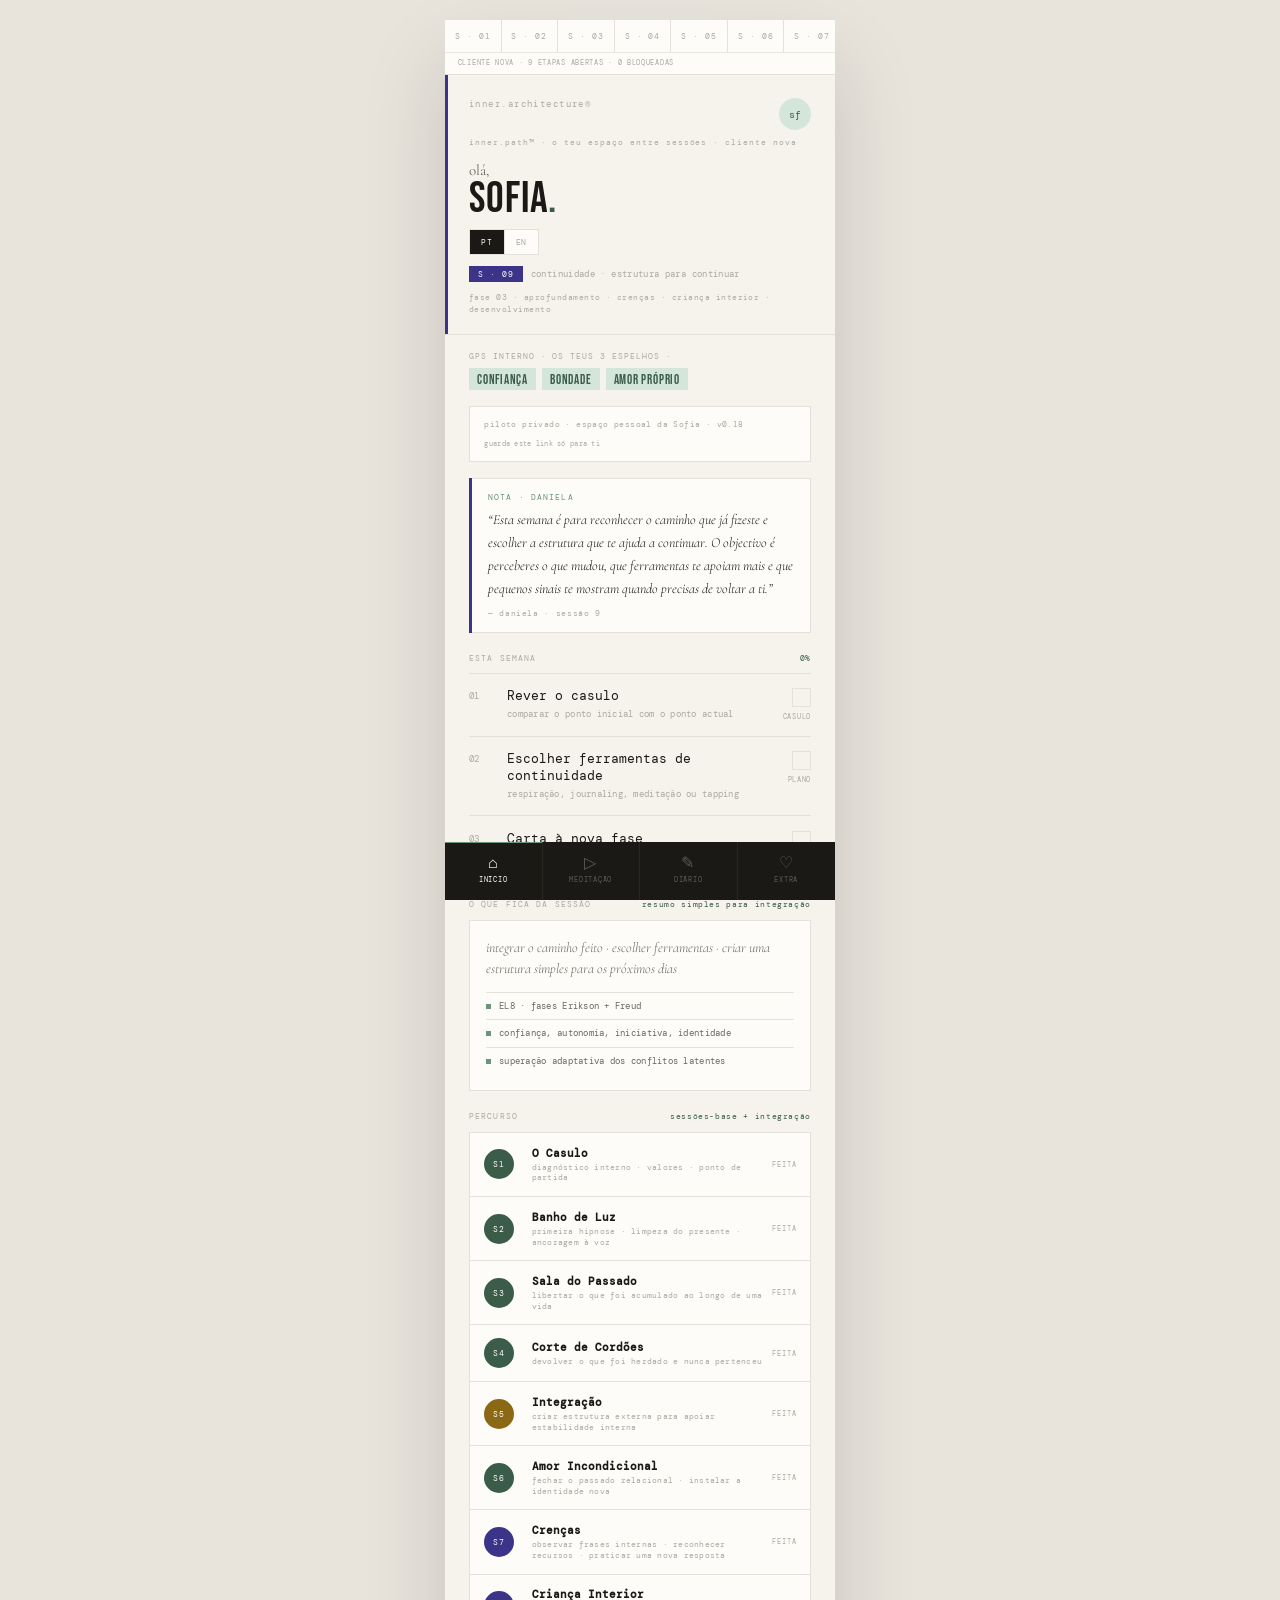
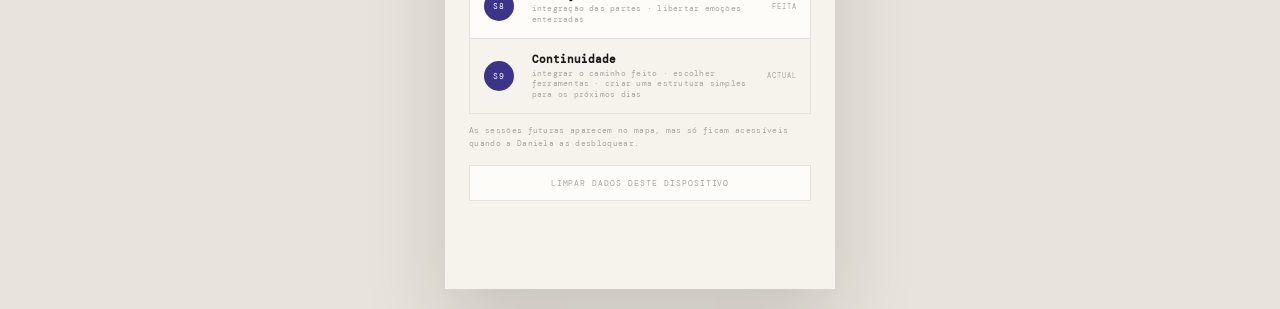
==== commit 18b2d76c: "Add files via upload" ====
--- a/index.html
+++ b/index.html
@@ -1,712 +1,18 @@
-<!doctype html>
+<!DOCTYPE html>
 <html lang="pt">
 <head>
-  <meta charset="utf-8" />
-  <meta name="viewport" content="width=device-width, initial-scale=1" />
-  <meta name="theme-color" content="#efe5dc" />
-  <title>inner.path™ · Sofia · v0.16</title>
-  <style>
-    :root{
-      --bg:#f6eee8;
-      --panel:#fffaf6;
-      --panel2:#f0e4dc;
-      --ink:#2c2927;
-      --muted:#746b65;
-      --soft:#d8b8ad;
-      --soft2:#e8d1c8;
-      --line:#dfcec4;
-      --accent:#9c6f64;
-      --accent2:#6f4d46;
-      --good:#75866d;
-      --warn:#a48757;
-      --locked:#b8aaa1;
-      --shadow: 0 20px 60px rgba(63, 47, 39, .10);
-      --radius:24px;
-      --radius2:16px;
-      --max:1120px;
-    }
-
-    *{box-sizing:border-box}
-    html{scroll-behavior:smooth}
-    body{
-      margin:0;
-      font-family:-apple-system,BlinkMacSystemFont,"Segoe UI",Roboto,Inter,Arial,sans-serif;
-      background:
-        radial-gradient(circle at top left, rgba(216,184,173,.38), transparent 36rem),
-        linear-gradient(135deg, #f8f1eb 0%, #efe3da 100%);
-      color:var(--ink);
-      min-height:100vh;
-      line-height:1.55;
-    }
-
-    button,input,textarea,select{font:inherit}
-    a{color:inherit}
-
-    .wrap{width:min(var(--max), calc(100% - 32px)); margin:0 auto}
-    .topbar{
-      position:sticky; top:0; z-index:20;
-      backdrop-filter: blur(18px);
-      background:rgba(246,238,232,.78);
-      border-bottom:1px solid rgba(223,206,196,.65);
-    }
-    .topbar-inner{display:flex; justify-content:space-between; align-items:center; gap:16px; padding:14px 0}
-    .brand{display:flex; flex-direction:column; line-height:1.1}
-    .brand strong{font-size:15px; letter-spacing:.01em; font-weight:650}
-    .brand span{font-size:12px; color:var(--muted)}
-    .nav{display:flex; gap:8px; flex-wrap:wrap; justify-content:flex-end}
-    .nav a,.pill-btn{
-      border:1px solid rgba(156,111,100,.22);
-      border-radius:999px;
-      padding:8px 12px;
-      text-decoration:none;
-      font-size:13px;
-      color:var(--accent2);
-      background:rgba(255,250,246,.55);
-      transition:.2s ease;
-      cursor:pointer;
-    }
-    .nav a:hover,.pill-btn:hover{background:#fffaf6; border-color:rgba(156,111,100,.38); transform:translateY(-1px)}
-
-    header.hero{padding:48px 0 24px}
-    .hero-grid{display:grid; grid-template-columns:1.15fr .85fr; gap:24px; align-items:stretch}
-    .card{
-      background:rgba(255,250,246,.82);
-      border:1px solid rgba(223,206,196,.78);
-      border-radius:var(--radius);
-      box-shadow:var(--shadow);
-    }
-    .hero-main{padding:34px}
-    .eyebrow{text-transform:uppercase; letter-spacing:.14em; color:var(--accent); font-size:12px; font-weight:700; margin:0 0 14px}
-    h1{font-size:clamp(34px, 6vw, 72px); line-height:.94; letter-spacing:-.055em; margin:0 0 18px; font-weight:720}
-    .subtitle{font-size:18px; color:var(--muted); max-width:58ch; margin:0 0 24px}
-    .hero-actions{display:flex; flex-wrap:wrap; gap:10px; align-items:center}
-    .btn{
-      border:0;
-      border-radius:999px;
-      padding:12px 18px;
-      background:var(--ink);
-      color:#fffaf6;
-      cursor:pointer;
-      text-decoration:none;
-      display:inline-flex;
-      align-items:center;
-      justify-content:center;
-      gap:8px;
-      font-weight:650;
-      transition:.2s ease;
-    }
-    .btn:hover{transform:translateY(-1px); box-shadow:0 12px 30px rgba(44,41,39,.14)}
-    .btn.secondary{background:#fffaf6; color:var(--accent2); border:1px solid rgba(156,111,100,.28)}
-    .btn.ghost{background:transparent; color:var(--accent2); border:1px solid rgba(156,111,100,.28)}
-    .btn.small{padding:9px 12px; font-size:13px}
-    .btn[disabled]{opacity:.45; cursor:not-allowed; transform:none; box-shadow:none}
-
-    .hero-side{padding:24px; display:flex; flex-direction:column; justify-content:space-between; gap:18px}
-    .status-card{border-radius:20px; background:rgba(240,228,220,.72); padding:18px; border:1px solid rgba(223,206,196,.8)}
-    .status-row{display:flex; justify-content:space-between; gap:12px; align-items:flex-start; padding:10px 0; border-bottom:1px solid rgba(223,206,196,.75)}
-    .status-row:last-child{border-bottom:0}
-    .label{font-size:12px; color:var(--muted); text-transform:uppercase; letter-spacing:.09em; font-weight:700}
-    .value{font-size:15px; font-weight:650; text-align:right}
-    .privacy-note{font-size:13px; color:var(--muted); margin:0}
-
-    main{padding:8px 0 64px}
-    section{margin:22px 0}
-    .section-card{padding:28px}
-    .section-head{display:flex; align-items:flex-end; justify-content:space-between; gap:16px; margin-bottom:20px}
-    h2{font-size:28px; letter-spacing:-.035em; line-height:1.05; margin:0}
-    h3{font-size:18px; letter-spacing:-.02em; margin:0 0 8px}
-    p{margin:0 0 12px}
-    .muted{color:var(--muted)}
-    .small-text{font-size:13px; color:var(--muted)}
-
-    .path-grid{display:grid; grid-template-columns:repeat(9, minmax(0,1fr)); gap:10px}
-    .path-item{
-      min-height:118px;
-      border:1px solid var(--line);
-      border-radius:18px;
-      padding:14px;
-      background:rgba(255,250,246,.68);
-      display:flex;
-      flex-direction:column;
-      justify-content:space-between;
-      gap:12px;
-    }
-    .path-item.done{background:rgba(117,134,109,.10); border-color:rgba(117,134,109,.25)}
-    .path-item.current{background:linear-gradient(160deg, rgba(216,184,173,.38), rgba(255,250,246,.92)); border-color:rgba(156,111,100,.45); box-shadow:0 14px 36px rgba(156,111,100,.12)}
-    .path-item.locked{opacity:.65; background:rgba(240,228,220,.45)}
-    .path-num{font-size:12px; color:var(--muted); text-transform:uppercase; letter-spacing:.08em; font-weight:700}
-    .path-title{font-weight:700; line-height:1.18}
-    .badge{align-self:flex-start; border-radius:999px; padding:5px 8px; font-size:11px; font-weight:750; letter-spacing:.05em; text-transform:uppercase; border:1px solid rgba(0,0,0,.08)}
-    .done .badge{color:#53624e; background:rgba(117,134,109,.12)}
-    .current .badge{color:var(--accent2); background:rgba(156,111,100,.12)}
-    .locked .badge{color:#7b716b; background:rgba(184,170,161,.14)}
-
-    .two-col{display:grid; grid-template-columns:1fr 1fr; gap:18px}
-    .three-col{display:grid; grid-template-columns:repeat(3,1fr); gap:14px}
-    .soft-box{border:1px solid var(--line); background:rgba(255,250,246,.58); border-radius:20px; padding:18px}
-    .value-card{background:rgba(216,184,173,.20); border:1px solid rgba(156,111,100,.22); border-radius:18px; padding:16px; min-height:130px}
-    .value-card strong{display:block; font-size:18px; margin-bottom:8px}
-    .prompt{display:block; margin:16px 0 8px; font-weight:650; color:var(--accent2)}
-    textarea,input[type="text"]{
-      width:100%;
-      border:1px solid rgba(156,111,100,.22);
-      background:rgba(255,250,246,.86);
-      border-radius:16px;
-      padding:13px 14px;
-      color:var(--ink);
-      outline:none;
-      resize:vertical;
-      min-height:48px;
-      transition:.2s ease;
-    }
-    textarea{min-height:112px}
-    textarea:focus,input[type="text"]:focus{border-color:rgba(156,111,100,.55); box-shadow:0 0 0 4px rgba(156,111,100,.08)}
-
-    .practice-title{display:flex; align-items:center; justify-content:space-between; gap:12px; flex-wrap:wrap; margin-bottom:12px}
-    .step{padding:18px; border:1px solid rgba(223,206,196,.85); border-radius:20px; background:rgba(255,250,246,.55); margin:12px 0}
-    .step-number{width:32px;height:32px; border-radius:50%; display:inline-flex; align-items:center; justify-content:center; background:var(--ink); color:#fffaf6; font-size:13px; font-weight:750; margin-right:8px}
-    .checkbox-row{display:flex; gap:10px; align-items:flex-start; margin:10px 0; color:var(--muted)}
-    .checkbox-row input{margin-top:5px; width:18px; height:18px; accent-color:var(--accent)}
-
-    .slider-row{border-bottom:1px solid rgba(223,206,196,.72); padding:14px 0}
-    .slider-row:last-child{border-bottom:0}
-    .slider-top{display:flex; justify-content:space-between; gap:12px; align-items:center; margin-bottom:8px}
-    .slider-name{font-weight:650}
-    .score{min-width:34px; height:28px; border-radius:999px; background:rgba(156,111,100,.12); display:inline-flex; align-items:center; justify-content:center; font-weight:750; color:var(--accent2)}
-    input[type="range"]{width:100%; accent-color:var(--accent)}
-    .quiz-result{margin-top:16px; padding:18px; border-radius:20px; background:rgba(117,134,109,.10); border:1px solid rgba(117,134,109,.22)}
-    .quiz-result strong{display:block; margin-bottom:6px}
-
-    .breath-circle-wrap{display:flex; align-items:center; justify-content:center; min-height:260px}
-    .breath-circle{
-      width:188px; height:188px; border-radius:50%;
-      background:radial-gradient(circle, rgba(255,250,246,.98), rgba(216,184,173,.35));
-      border:1px solid rgba(156,111,100,.22);
-      display:flex; flex-direction:column; align-items:center; justify-content:center;
-      box-shadow:0 18px 42px rgba(156,111,100,.15);
-      transition:transform 5s ease-in-out;
-    }
-    .breath-circle.inhale{transform:scale(1.16)}
-    .breath-circle.exhale{transform:scale(.88)}
-    .breath-label{font-size:18px; font-weight:750; color:var(--accent2)}
-    .breath-count{font-size:42px; letter-spacing:-.04em; font-weight:760; line-height:1; margin-top:6px}
-    .timer-controls{display:flex; gap:10px; flex-wrap:wrap; justify-content:center}
-
-    .progress-list{display:grid; gap:10px}
-    .progress-line{display:flex; gap:12px; align-items:flex-start; padding:14px; border-radius:16px; border:1px solid var(--line); background:rgba(255,250,246,.52)}
-    .progress-line input{margin-top:4px; width:18px; height:18px; accent-color:var(--accent)}
-    .progress-bar{width:100%; height:12px; border-radius:999px; background:rgba(223,206,196,.65); overflow:hidden; margin:14px 0 4px}
-    .progress-fill{height:100%; width:0%; background:linear-gradient(90deg,var(--soft),var(--accent)); border-radius:999px; transition:.25s ease}
-
-    .toast{
-      position:fixed; right:18px; bottom:18px; z-index:40;
-      background:var(--ink); color:#fffaf6; border-radius:999px;
-      padding:11px 14px; box-shadow:0 18px 44px rgba(0,0,0,.18);
-      opacity:0; transform:translateY(10px); pointer-events:none; transition:.2s ease;
-      font-size:14px;
-    }
-    .toast.show{opacity:1; transform:translateY(0)}
-    .footer{padding:28px 0 44px; text-align:center; color:var(--muted); font-size:13px}
-    .divider{height:1px; background:rgba(223,206,196,.72); margin:22px 0}
-
-    @media (max-width:980px){
-      .hero-grid,.two-col{grid-template-columns:1fr}
-      .path-grid{grid-template-columns:repeat(3,1fr)}
-      .three-col{grid-template-columns:1fr}
-    }
-    @media (max-width:640px){
-      .wrap{width:min(100% - 22px, var(--max))}
-      .topbar-inner{align-items:flex-start; flex-direction:column}
-      .nav{justify-content:flex-start}
-      .hero-main,.hero-side,.section-card{padding:20px}
-      h1{font-size:42px}
-      .subtitle{font-size:16px}
-      .path-grid{grid-template-columns:1fr 1fr}
-      .path-item{min-height:108px}
-      .section-head{display:block}
-      .section-head .small-text{margin-top:8px}
-    }
-  </style>
+  <meta charset="UTF-8" />
+  <meta name="viewport" content="width=device-width, initial-scale=1.0" />
+  <meta name="robots" content="noindex, nofollow" />
+  <title>inner.path™ · Sofia v0.18</title>
+  <link rel="preconnect" href="https://fonts.googleapis.com" />
+  <link rel="preconnect" href="https://fonts.gstatic.com" crossorigin />
+  <link href="https://fonts.googleapis.com/css2?family=Bebas+Neue&family=DM+Mono:wght@300;400&family=Cormorant+Garamond:ital,wght@0,300;0,400;1,300;1,400&display=swap" rel="stylesheet" />
+  <link rel="stylesheet" href="style.css" />
 </head>
 <body>
-  <div class="topbar">
-    <div class="wrap topbar-inner">
-      <div class="brand" aria-label="inner.architecture">
-        <strong>inner.architecture®</strong>
-        <span>inner.path™ · Sofia · v0.16</span>
-      </div>
-      <nav class="nav" aria-label="Navegação">
-        <a href="#mapa">mapa</a>
-        <a href="#sessao">sessão actual</a>
-        <a href="#cocoon">cocoon</a>
-        <a href="#progresso">progresso</a>
-      </nav>
-    </div>
-  </div>
-
-  <header class="hero">
-    <div class="wrap hero-grid">
-      <div class="card hero-main">
-        <p class="eyebrow">base 07 · crenças</p>
-        <h1>um espaço para ouvires melhor a tua voz interna</h1>
-        <p class="subtitle">Esta semana é para observar frases internas com mais gentileza, reconhecer recursos que já existem em ti e reunir evidência de confiança, bondade e amor próprio.</p>
-        <div class="hero-actions">
-          <a class="btn" href="#sessao">abrir S7</a>
-          <a class="btn secondary" href="#respirar">respirar primeiro</a>
-          <button class="btn ghost" type="button" id="resetViewBtn">voltar ao início</button>
-        </div>
-      </div>
-      <aside class="card hero-side">
-        <div class="status-card">
-          <div class="status-row"><span class="label">sessão activa</span><span class="value">S7 · Crenças</span></div>
-          <div class="status-row"><span class="label">estado</span><span class="value">current</span></div>
-          <div class="status-row"><span class="label">activeSessionId</span><span class="value">base-07</span></div>
-          <div class="status-row"><span class="label">valores</span><span class="value">Confiança · Bondade · Amor Próprio</span></div>
-        </div>
-        <p class="privacy-note">O que escreveres aqui fica apenas neste browser/dispositivo. A Daniela não recebe automaticamente as tuas respostas.</p>
-      </aside>
-    </div>
-  </header>
-
-  <main class="wrap">
-    <section id="mapa" class="card section-card">
-      <div class="section-head">
-        <div>
-          <p class="eyebrow">o teu percurso</p>
-          <h2>mapa da jornada</h2>
-        </div>
-        <p class="small-text">S6 concluída · S7 aberta · S8 e S9 preparadas para mais tarde</p>
-      </div>
-      <div class="path-grid" id="pathGrid"></div>
-    </section>
-
-    <section id="sessao" class="card section-card">
-      <div class="section-head">
-        <div>
-          <p class="eyebrow">S7 · Crenças</p>
-          <h2>observar, escolher, fortalecer</h2>
-        </div>
-        <p class="small-text">não é para fazer perfeito · é para fazer com presença</p>
-      </div>
-
-      <div class="two-col">
-        <div class="soft-box">
-          <h3>intenção desta sessão</h3>
-          <p>Hoje não precisas de discutir com cada pensamento. Podes simplesmente observar: que frase apareceu, que sensação trouxe, que recurso teu pode responder com mais presença.</p>
-          <p class="muted">A prática desta semana é trocar pressão por evidência. Em vez de tentares convencer-te de algo, vais reparar nos momentos em que a confiança, a bondade e o amor próprio já estiveram presentes.</p>
-        </div>
-        <div class="soft-box">
-          <h3>quando usares esta app</h3>
-          <p>Escolhe um momento calmo, de preferência antes de dormir ou depois de uma pausa. Começa pela respiração, escreve pouco, mas com verdade.</p>
-          <p class="muted">Uma frase honesta vale mais do que uma página inteira escrita em esforço.</p>
-        </div>
-      </div>
-
-      <div class="divider"></div>
-
-      <div class="three-col">
-        <div class="value-card">
-          <strong>Confiança</strong>
-          <p class="muted">reparar nos momentos em que consegues dar um passo, mesmo pequeno, sem precisares de ter tudo controlado.</p>
-        </div>
-        <div class="value-card">
-          <strong>Bondade</strong>
-          <p class="muted">falar contigo com mais cuidado, principalmente quando algo não corre como querias.</p>
-        </div>
-        <div class="value-card">
-          <strong>Amor próprio</strong>
-          <p class="muted">escolher uma acção que te protege, te respeita ou te aproxima de ti.</p>
-        </div>
-      </div>
-
-      <div class="divider"></div>
-
-      <div class="step">
-        <div class="practice-title">
-          <h3><span class="step-number">1</span>frases internas</h3>
-          <button class="btn small secondary" data-save-section="beliefs">guardar</button>
-        </div>
-        <p class="muted">Escreve sem tentar corrigir logo. Primeiro observa. Depois escolhes uma resposta mais tua.</p>
-
-        <label class="prompt" for="beliefMoment">quando algo mexe comigo, a frase que costuma aparecer é</label>
-        <textarea id="beliefMoment" data-store="beliefMoment" placeholder="ex.: preciso de respirar antes de responder..."></textarea>
-
-        <label class="prompt" for="beliefFeeling">quando essa frase aparece, eu noto no corpo</label>
-        <textarea id="beliefFeeling" data-store="beliefFeeling" placeholder="ex.: aperto, calor, vontade de fugir, vontade de ficar quieta..."></textarea>
-
-        <label class="prompt" for="beliefResource">o recurso que posso chamar agora é</label>
-        <textarea id="beliefResource" data-store="beliefResource" placeholder="ex.: confiança para dar um passo pequeno, bondade na forma como falo comigo, amor próprio para escolher o que me faz bem..."></textarea>
-      </div>
-
-      <div class="step">
-        <div class="practice-title">
-          <h3><span class="step-number">2</span>evidência de confiança</h3>
-          <button class="btn small secondary" data-save-section="evidence">guardar</button>
-        </div>
-        <p class="muted">A confiança cresce quando o teu sistema começa a ver provas simples e repetidas.</p>
-
-        <label class="prompt" for="trustEvidence">hoje confiei em mim quando</label>
-        <textarea id="trustEvidence" data-store="trustEvidence" placeholder="um gesto concreto, mesmo pequeno"></textarea>
-
-        <label class="prompt" for="kindnessEvidence">hoje fui bondosa comigo quando</label>
-        <textarea id="kindnessEvidence" data-store="kindnessEvidence" placeholder="uma frase, uma pausa, uma escolha mais suave"></textarea>
-
-        <label class="prompt" for="selfLoveEvidence">hoje pratiquei amor próprio quando</label>
-        <textarea id="selfLoveEvidence" data-store="selfLoveEvidence" placeholder="um limite, um cuidado, uma decisão alinhada"></textarea>
-      </div>
-
-      <div class="step" id="quiz">
-        <div class="practice-title">
-          <h3><span class="step-number">3</span>quiz · 8 áreas de resiliência</h3>
-          <button class="btn small secondary" data-save-section="quiz">guardar</button>
-        </div>
-        <p class="muted">Não é uma avaliação. É um mapa simples para perceberes que áreas estão mais disponíveis e que áreas pedem cuidado.</p>
-        <div id="quizRows"></div>
-        <div class="quiz-result" id="quizResult" aria-live="polite"></div>
-      </div>
-
-      <div class="step">
-        <div class="practice-title">
-          <h3><span class="step-number">4</span>micro-plano da semana</h3>
-          <button class="btn small secondary" data-save-section="plan">guardar</button>
-        </div>
-        <p class="muted">Escolhe acções pequenas. O teu caminho avança melhor quando o passo é possível.</p>
-
-        <label class="prompt" for="weekStep1">um passo de confiança</label>
-        <textarea id="weekStep1" data-store="weekStep1" placeholder="esta semana vou..."></textarea>
-
-        <label class="prompt" for="weekStep2">um gesto de bondade comigo</label>
-        <textarea id="weekStep2" data-store="weekStep2" placeholder="quando sentir pressão, vou..."></textarea>
-
-        <label class="prompt" for="weekStep3">uma escolha de amor próprio</label>
-        <textarea id="weekStep3" data-store="weekStep3" placeholder="vou proteger a minha energia ao..."></textarea>
-      </div>
-    </section>
-
-    <section id="respirar" class="card section-card">
-      <div class="section-head">
-        <div>
-          <p class="eyebrow">prática-base</p>
-          <h2>respiração 5 · 5</h2>
-        </div>
-        <p class="small-text">inspira 5 · expira 5 · simples e repetível</p>
-      </div>
-      <div class="two-col">
-        <div class="soft-box">
-          <h3>antes de escrever</h3>
-          <p>Senta-te de forma confortável. Inspira pelo nariz durante 5 tempos. Expira lentamente durante 5 tempos. Repete durante 2 minutos.</p>
-          <p class="muted">Não estás a forçar calma. Estás a dar ao corpo um ritmo claro para voltar ao centro.</p>
-          <div class="timer-controls">
-            <button class="btn small" type="button" id="startBreath2">começar 2 min</button>
-            <button class="btn small secondary" type="button" id="startBreath5">começar 5 min</button>
-            <button class="btn small ghost" type="button" id="stopBreath">parar</button>
-          </div>
-        </div>
-        <div class="breath-circle-wrap">
-          <div class="breath-circle" id="breathCircle">
-            <span class="breath-label" id="breathLabel">preparar</span>
-            <span class="breath-count" id="breathCount">5</span>
-            <span class="small-text" id="breathTime">00:00</span>
-          </div>
-        </div>
-      </div>
-    </section>
-
-    <section id="cocoon" class="card section-card">
-      <div class="section-head">
-        <div>
-          <p class="eyebrow">cocoon</p>
-          <h2>check-in simples</h2>
-        </div>
-        <button class="btn small secondary" data-save-section="cocoon">guardar cocoon</button>
-      </div>
-      <div class="two-col">
-        <div>
-          <label class="prompt" for="cocoonScore">de 0 a 10, como estou hoje?</label>
-          <input type="range" min="0" max="10" value="5" id="cocoonScore" data-store="cocoonScore" />
-          <p class="small-text">valor actual: <strong id="cocoonScoreOut">5</strong></p>
-
-          <label class="prompt" for="cocoonWord">uma palavra para o meu estado de hoje</label>
-          <input type="text" id="cocoonWord" data-store="cocoonWord" placeholder="ex.: presente, cansada, curiosa, calma..." />
-        </div>
-        <div>
-          <label class="prompt" for="cocoonNeed">o que precisa de mais cuidado?</label>
-          <textarea id="cocoonNeed" data-store="cocoonNeed" placeholder="escreve uma frase simples"></textarea>
-
-          <label class="prompt" for="cocoonChoice">a escolha mais alinhada para hoje é</label>
-          <textarea id="cocoonChoice" data-store="cocoonChoice" placeholder="uma acção pequena, realista e tua"></textarea>
-        </div>
-      </div>
-    </section>
-
-    <section id="progresso" class="card section-card">
-      <div class="section-head">
-        <div>
-          <p class="eyebrow">integração</p>
-          <h2>progresso da S7</h2>
-        </div>
-        <button class="btn small ghost" type="button" id="clearBtn">limpar dados deste browser</button>
-      </div>
-      <p class="muted">Marca apenas o que já fizeste. Isto serve para te dar orientação, não pressão.</p>
-      <div class="progress-bar" aria-hidden="true"><div class="progress-fill" id="progressFill"></div></div>
-      <p class="small-text"><span id="progressText">0%</span> da S7 integrado neste dispositivo</p>
-      <div class="progress-list" id="progressList"></div>
-    </section>
-
-    <section class="card section-card">
-      <div class="section-head">
-        <div>
-          <p class="eyebrow">nota de segurança</p>
-          <h2>este espaço acompanha, não substitui apoio directo</h2>
-        </div>
-      </div>
-      <p class="muted">Esta app é um apoio entre sessões. Se sentires que precisas de ajuda imediata ou que não estás em segurança, contacta alguém de confiança ou os serviços de emergência da tua zona.</p>
-    </section>
-  </main>
-
-  <footer class="footer">
-    <div class="wrap">inner.path™ · inner.architecture® · versão 0.16 · dados guardados apenas neste browser</div>
-  </footer>
-
-  <div class="toast" id="toast">guardado</div>
-
-  <script>
-    const APP_VERSION = '0.16';
-    const CLIENT = 'sofia';
-    const activeSessionId = 'base-07';
-    const storageKey = `inner.path.${CLIENT}.v016`;
-
-    const sessions = [
-      { id:'base-01', code:'S1', title:'Abrir espaço', status:'done' },
-      { id:'base-02', code:'S2', title:'Regressar ao corpo', status:'done' },
-      { id:'base-03', code:'S3', title:'Recursos internos', status:'done' },
-      { id:'base-04', code:'S4', title:'Escolhas alinhadas', status:'done' },
-      { id:'base-05', code:'S5', title:'Integração', status:'done' },
-      { id:'base-06', code:'S6', title:'Consolidar', status:'done' },
-      { id:'base-07', code:'S7', title:'Crenças', status:'current' },
-      { id:'base-08', code:'S8', title:'Próxima porta', status:'locked' },
-      { id:'base-09', code:'S9', title:'Integração final', status:'locked' }
-    ];
-
-    const quizAreas = [
-      { id:'body', name:'Corpo', hint:'sinto sinais do meu corpo e consigo fazer pausas' },
-      { id:'breath', name:'Respiração', hint:'uso a respiração para voltar ao centro' },
-      { id:'emotions', name:'Emoções', hint:'consigo reconhecer o que sinto com mais clareza' },
-      { id:'thoughts', name:'Pensamentos', hint:'observo frases internas sem acreditar logo em tudo' },
-      { id:'relationships', name:'Relações', hint:'percebo melhor o que é meu e o que não é meu' },
-      { id:'boundaries', name:'Limites', hint:'consigo escolher pequenas formas de me respeitar' },
-      { id:'trust', name:'Confiança', hint:'dou passos pequenos mesmo sem certeza total' },
-      { id:'repair', name:'Reparação', hint:'quando algo pesa, sei voltar com mais bondade' }
-    ];
-
-    const progressTasks = [
-      { id:'p_breath', text:'fiz a respiração 5·5 antes de escrever' },
-      { id:'p_beliefs', text:'observei uma frase interna sem me julgar' },
-      { id:'p_resource', text:'identifiquei um recurso que posso chamar esta semana' },
-      { id:'p_evidence', text:'registei evidência de confiança, bondade ou amor próprio' },
-      { id:'p_quiz', text:'preenchi o quiz das 8 áreas de resiliência' },
-      { id:'p_plan', text:'escolhi um passo pequeno para a semana' }
-    ];
-
-    const defaultState = {
-      fields:{},
-      quiz:{ body:5, breath:5, emotions:5, thoughts:5, relationships:5, boundaries:5, trust:5, repair:5 },
-      progress:{},
-      updatedAt:null
-    };
-
-    let state = loadState();
-
-    function loadState(){
-      try{
-        const raw = localStorage.getItem(storageKey);
-        if(!raw) return structuredClone(defaultState);
-        return { ...structuredClone(defaultState), ...JSON.parse(raw) };
-      }catch(e){ return structuredClone(defaultState); }
-    }
-
-    function saveState(){
-      state.updatedAt = new Date().toISOString();
-      localStorage.setItem(storageKey, JSON.stringify(state));
-    }
-
-    function showToast(text='guardado neste browser'){
-      const toast = document.getElementById('toast');
-      toast.textContent = text;
-      toast.classList.add('show');
-      clearTimeout(showToast.t);
-      showToast.t = setTimeout(()=>toast.classList.remove('show'), 1800);
-    }
-
-    function renderPath(){
-      const grid = document.getElementById('pathGrid');
-      grid.innerHTML = sessions.map(s=>{
-        const label = s.status === 'done' ? 'done' : s.status === 'current' ? 'current' : 'locked';
-        return `<article class="path-item ${s.status}" aria-label="${s.code} ${s.title} ${label}">
-          <div><div class="path-num">${s.code}</div><div class="path-title">${s.title}</div></div>
-          <span class="badge">${label}</span>
-        </article>`;
-      }).join('');
-    }
-
-    function bindFields(){
-      document.querySelectorAll('[data-store]').forEach(el=>{
-        const key = el.dataset.store;
-        if(key === 'cocoonScore'){
-          el.value = state.fields[key] ?? 5;
-          document.getElementById('cocoonScoreOut').textContent = el.value;
-          el.addEventListener('input', ()=>{
-            state.fields[key] = el.value;
-            document.getElementById('cocoonScoreOut').textContent = el.value;
-            saveState();
-          });
-          return;
-        }
-        el.value = state.fields[key] ?? '';
-        el.addEventListener('input', ()=>{
-          state.fields[key] = el.value;
-          saveState();
-        });
-      });
-
-      document.querySelectorAll('[data-save-section]').forEach(btn=>{
-        btn.addEventListener('click', ()=>{
-          saveState();
-          showToast('guardado neste browser');
-        });
-      });
-    }
-
-    function renderQuiz(){
-      const container = document.getElementById('quizRows');
-      container.innerHTML = quizAreas.map(area=>{
-        const value = state.quiz[area.id] ?? 5;
-        return `<div class="slider-row">
-          <div class="slider-top">
-            <div><div class="slider-name">${area.name}</div><div class="small-text">${area.hint}</div></div>
-            <span class="score" id="score_${area.id}">${value}</span>
-          </div>
-          <input type="range" min="0" max="10" value="${value}" data-quiz="${area.id}" aria-label="${area.name}">
-        </div>`;
-      }).join('');
-
-      container.querySelectorAll('[data-quiz]').forEach(slider=>{
-        slider.addEventListener('input', ()=>{
-          const id = slider.dataset.quiz;
-          state.quiz[id] = Number(slider.value);
-          document.getElementById(`score_${id}`).textContent = slider.value;
-          saveState();
-          updateQuizResult();
-        });
-      });
-      updateQuizResult();
-    }
-
-    function updateQuizResult(){
-      const entries = quizAreas.map(a=>({ ...a, value:Number(state.quiz[a.id] ?? 5) }));
-      const avg = entries.reduce((sum,a)=>sum+a.value,0) / entries.length;
-      const highest = entries.reduce((a,b)=> b.value > a.value ? b : a, entries[0]);
-      const lowest = entries.reduce((a,b)=> b.value < a.value ? b : a, entries[0]);
-      const result = document.getElementById('quizResult');
-      result.innerHTML = `<strong>leitura suave do teu mapa</strong>
-        <p>A tua média actual está em <strong>${avg.toFixed(1)}/10</strong>. A área mais disponível parece ser <strong>${highest.name}</strong>. A área que pode pedir mais cuidado é <strong>${lowest.name}</strong>.</p>
-        <p class="muted">Pergunta simples: que passo pequeno posso dar hoje para apoiar ${lowest.name.toLowerCase()} sem me pressionar?</p>`;
-    }
-
-    function renderProgress(){
-      const list = document.getElementById('progressList');
-      list.innerHTML = progressTasks.map(task=>`
-        <label class="progress-line">
-          <input type="checkbox" data-progress="${task.id}" ${state.progress[task.id] ? 'checked' : ''}>
-          <span>${task.text}</span>
-        </label>`).join('');
-
-      list.querySelectorAll('[data-progress]').forEach(cb=>{
-        cb.addEventListener('change', ()=>{
-          state.progress[cb.dataset.progress] = cb.checked;
-          saveState();
-          updateProgress();
-        });
-      });
-      updateProgress();
-    }
-
-    function updateProgress(){
-      const done = progressTasks.filter(t=>state.progress[t.id]).length;
-      const percent = Math.round((done / progressTasks.length) * 100);
-      document.getElementById('progressFill').style.width = `${percent}%`;
-      document.getElementById('progressText').textContent = `${percent}%`;
-    }
-
-    let breathTimer = null;
-    let breathEnd = null;
-    let breathPhase = 'inhale';
-    let breathPhaseStart = null;
-
-    function startBreath(minutes){
-      stopBreath(false);
-      breathEnd = Date.now() + minutes * 60 * 1000;
-      breathPhase = 'inhale';
-      breathPhaseStart = Date.now();
-      document.getElementById('breathCircle').classList.remove('exhale');
-      document.getElementById('breathCircle').classList.add('inhale');
-      tickBreath();
-      breathTimer = setInterval(tickBreath, 250);
-    }
-
-    function tickBreath(){
-      const now = Date.now();
-      const remaining = Math.max(0, breathEnd - now);
-      if(remaining <= 0){
-        stopBreath(true);
-        return;
-      }
-      const elapsedPhase = (now - breathPhaseStart) / 1000;
-      if(elapsedPhase >= 5){
-        breathPhase = breathPhase === 'inhale' ? 'exhale' : 'inhale';
-        breathPhaseStart = now;
-        const circle = document.getElementById('breathCircle');
-        circle.classList.toggle('inhale', breathPhase === 'inhale');
-        circle.classList.toggle('exhale', breathPhase === 'exhale');
-      }
-      const phaseRemaining = Math.max(1, 5 - Math.floor((now - breathPhaseStart) / 1000));
-      document.getElementById('breathLabel').textContent = breathPhase === 'inhale' ? 'inspira' : 'expira';
-      document.getElementById('breathCount').textContent = phaseRemaining;
-      const min = Math.floor(remaining / 60000).toString().padStart(2,'0');
-      const sec = Math.floor((remaining % 60000) / 1000).toString().padStart(2,'0');
-      document.getElementById('breathTime').textContent = `${min}:${sec}`;
-    }
-
-    function stopBreath(finished){
-      if(breathTimer) clearInterval(breathTimer);
-      breathTimer = null;
-      const circle = document.getElementById('breathCircle');
-      circle.classList.remove('inhale','exhale');
-      document.getElementById('breathLabel').textContent = finished ? 'feito' : 'preparar';
-      document.getElementById('breathCount').textContent = '5';
-      document.getElementById('breathTime').textContent = '00:00';
-      if(finished) showToast('respiração concluída');
-    }
-
-    document.getElementById('startBreath2').addEventListener('click', ()=>startBreath(2));
-    document.getElementById('startBreath5').addEventListener('click', ()=>startBreath(5));
-    document.getElementById('stopBreath').addEventListener('click', ()=>stopBreath(false));
-
-    document.getElementById('clearBtn').addEventListener('click', ()=>{
-      const ok = confirm('Queres limpar o journaling e progresso guardados neste browser?');
-      if(!ok) return;
-      localStorage.removeItem(storageKey);
-      state = structuredClone(defaultState);
-      bindFields(); renderQuiz(); renderProgress();
-      showToast('dados limpos neste browser');
-    });
-
-    document.getElementById('resetViewBtn').addEventListener('click', ()=>window.scrollTo({ top:0, behavior:'smooth' }));
-
-    renderPath();
-    bindFields();
-    renderQuiz();
-    renderProgress();
-  </script>
+  <main class="shell" id="app" aria-live="polite"></main>
+  <script src="data.js?v=18"></script>
+  <script src="app.js"></script>
 </body>
 </html>
--- a/style.css
+++ b/style.css
@@ -0,0 +1,402 @@
+* { box-sizing: border-box; margin: 0; padding: 0; }
+:root {
+  --ink: #1A1916;
+  --ink-mid: #6A6760;
+  --ink-faint: #ABA8A1;
+  --ink-ghost: #E4E1DA;
+  --paper: #F6F3ED;
+  --paper-white: #FDFCF9;
+  --moss: #3B5C48;
+  --moss-light: #D4E6DA;
+  --moss-mid: #6B9478;
+  --gold: #8B6914;
+  --gold-light: #F5EDD4;
+  --deep: #3C3489;
+  --deep-light: #EEEDFE;
+  --mono: 'DM Mono', monospace;
+  --serif: 'Cormorant Garamond', serif;
+  --display: 'Bebas Neue', sans-serif;
+}
+
+html { background: #E8E4DC; }
+body {
+  min-height: 100vh;
+  display: flex;
+  justify-content: center;
+  padding: 1.25rem .65rem;
+  background: #E8E4DC;
+  color: var(--ink);
+  font-family: var(--mono);
+}
+button, textarea, input { font: inherit; }
+button { border: 0; background: none; color: inherit; cursor: pointer; }
+button:disabled { cursor: default; }
+
+.shell {
+  width: min(100%, 390px);
+  min-height: 820px;
+  background: var(--paper);
+  box-shadow: 0 40px 80px rgba(0,0,0,.14);
+  position: relative;
+  padding-bottom: 5.5rem;
+  overflow: hidden;
+}
+
+.top-panel {
+  display: block;
+  background: var(--paper-white);
+  border-bottom: 1px solid var(--ink-ghost);
+  position: sticky;
+  top: 0;
+  z-index: 40;
+}
+.session-bar {
+  display: flex;
+  overflow-x: auto;
+  scrollbar-width: none;
+  scroll-snap-type: x proximity;
+  -webkit-overflow-scrolling: touch;
+}
+.session-bar::-webkit-scrollbar { display: none; }
+.session-tab {
+  flex: 0 0 auto;
+  min-width: 55px;
+  scroll-snap-align: start;
+  padding: .68rem .62rem;
+  border-right: 1px solid var(--ink-ghost);
+  font-size: 8px;
+  letter-spacing: .12em;
+  text-transform: uppercase;
+  color: var(--ink-faint);
+  position: relative;
+}
+.session-tab.is-active { color: var(--moss); }
+.session-tab.is-active::after {
+  content: "";
+  position: absolute;
+  left: 0;
+  right: 0;
+  bottom: 0;
+  height: 2px;
+  background: var(--moss);
+}
+.session-tab.is-current { color: var(--moss); }
+.session-tab.is-locked { color: #d0ccc3; }
+.session-drag-hint {
+  padding: .35rem .8rem .42rem;
+  border-top: 1px solid rgba(228,225,218,.75);
+  color: var(--ink-faint);
+  font-size: 7px;
+  letter-spacing: .1em;
+  text-transform: uppercase;
+}
+.language-toggle {
+  display: inline-flex;
+  border: 1px solid var(--ink-ghost);
+  background: var(--paper-white);
+}
+.language-toggle button {
+  padding: .43rem .6rem;
+  min-width: 34px;
+  font-size: 8px;
+  letter-spacing: .08em;
+  color: var(--ink-faint);
+}
+.language-toggle button + button { border-left: 1px solid var(--ink-ghost); }
+.language-toggle button.is-active {
+  background: var(--ink);
+  color: var(--paper-white);
+}
+.header-language {
+  margin-top: .6rem;
+  margin-bottom: .25rem;
+}
+
+.header {
+  padding: 1.45rem 1.5rem 1.15rem;
+  border-bottom: 1px solid var(--ink-ghost);
+  position: relative;
+}
+.header::before {
+  content: "";
+  position: absolute;
+  left: 0;
+  top: 0;
+  bottom: 0;
+  width: 3px;
+  background: var(--moss);
+}
+.header.phase-integration::before { background: var(--gold); }
+.header.phase-deep::before { background: var(--deep); }
+.header-top { display: flex; justify-content: space-between; align-items: flex-start; margin-bottom: .45rem; }
+.logo { font-size: 9px; letter-spacing: .16em; color: var(--ink-faint); text-transform: lowercase; }
+.avatar {
+  width: 32px;
+  height: 32px;
+  border-radius: 50%;
+  display: flex;
+  align-items: center;
+  justify-content: center;
+  background: var(--moss-light);
+  color: var(--moss);
+  font-size: 10px;
+  text-transform: lowercase;
+}
+.product-line { font-size: 8px; letter-spacing: .12em; color: var(--ink-faint); text-transform: lowercase; margin-bottom: .85rem; }
+.greeting-small { font-family: var(--serif); font-size: 15px; color: var(--ink-mid); }
+.greeting-name {
+  font-family: var(--display);
+  font-size: 44px;
+  line-height: .92;
+  letter-spacing: .02em;
+  font-weight: 400;
+}
+.greeting-name span { color: var(--moss); }
+.week-tag { display: flex; gap: 8px; align-items: center; margin-top: .45rem; }
+.week-pill { color: var(--paper-white); padding: 3px 9px; font-size: 8px; letter-spacing: .12em; text-transform: uppercase; background: var(--moss); }
+.week-pill.phase-integration { background: var(--gold); }
+.week-pill.phase-deep { background: var(--deep); }
+.week-label { color: var(--ink-faint); font-size: 9px; letter-spacing: .04em; }
+.phase-line-text { margin-top: .65rem; color: var(--ink-faint); font-size: 8px; letter-spacing: .06em; line-height: 1.45; text-transform: lowercase; }
+
+.values-strip { margin: 1rem 1.5rem 0; }
+.values-label { display: block; margin-bottom: .45rem; color: var(--ink-faint); font-size: 8px; letter-spacing: .12em; text-transform: uppercase; }
+.values-list { display: flex; flex-wrap: wrap; gap: 6px; }
+.value-pill { background: var(--moss-light); color: var(--moss); font-family: var(--display); font-size: 13px; letter-spacing: .06em; padding: 4px 8px 2px; text-transform: uppercase; }
+
+.notice { margin: 1rem 1.5rem 0; padding: .7rem .9rem; background: var(--paper-white); border: 1px solid var(--ink-ghost); color: var(--ink-faint); font-size: 8px; letter-spacing: .05em; line-height: 1.5; }
+.preview-note {
+  background: var(--gold-light);
+  border: 1px solid rgba(139,105,20,.25);
+  padding: .75rem .9rem;
+  display: flex;
+  flex-direction: column;
+  gap: .25rem;
+}
+.preview-note strong {
+  color: var(--gold);
+  font-size: 8px;
+  letter-spacing: .14em;
+  text-transform: uppercase;
+}
+.preview-note span {
+  color: var(--ink-mid);
+  font-size: 9px;
+  line-height: 1.45;
+  letter-spacing: .03em;
+}
+.message-banner { margin: 1rem 1.5rem 0; display: grid; grid-template-columns: 3px 1fr; }
+.message-bar { background: var(--moss); }
+.message-bar.phase-integration { background: var(--gold); }
+.message-bar.phase-deep { background: var(--deep); }
+.message-body { padding: .85rem 1rem; background: var(--paper-white); border: 1px solid var(--ink-ghost); border-left: 0; }
+.message-label { margin-bottom: .35rem; color: var(--moss-mid); font-size: 8px; letter-spacing: .14em; text-transform: uppercase; }
+.message-text { font-family: var(--serif); font-size: 14px; font-style: italic; font-weight: 300; line-height: 1.65; color: var(--ink); }
+.message-signature { margin-top: .5rem; color: var(--ink-faint); font-size: 8px; letter-spacing: .08em; }
+
+.section { margin: 1.25rem 1.5rem 0; }
+.last-section { margin-bottom: 1rem; }
+.section-head { display: flex; justify-content: space-between; gap: 1rem; align-items: baseline; margin-bottom: .65rem; }
+.section-label { color: var(--ink-faint); font-size: 8px; letter-spacing: .14em; text-transform: uppercase; }
+.section-value { color: var(--moss); font-size: 8px; letter-spacing: .08em; text-transform: lowercase; text-align: right; }
+
+.empty-card, .extra-card, .journal-card, .info-card, .memory-card, .timeline-card, .breath-card {
+  background: var(--paper-white);
+  border: 1px solid var(--ink-ghost);
+}
+.empty-card { padding: 1rem; }
+.empty-title { font-family: var(--display); font-size: 22px; letter-spacing: .05em; margin-bottom: .35rem; }
+.empty-card p, .extra-card p, .breath-card p { font-family: var(--serif); font-size: 14px; font-weight: 300; line-height: 1.65; color: var(--ink-mid); }
+
+.audio-shortcut {
+  width: 100%;
+  display: grid;
+  grid-template-columns: 1fr auto;
+  gap: 1rem;
+  align-items: center;
+  padding: 1rem;
+  background: var(--ink);
+  color: var(--paper-white);
+  text-align: left;
+}
+.audio-shortcut-kicker, .audio-shortcut-detail { display: block; color: #6f6d67; font-size: 8px; letter-spacing: .12em; text-transform: uppercase; }
+.audio-shortcut-title { display: block; font-family: var(--display); font-size: 22px; line-height: 1; letter-spacing: .05em; margin: .25rem 0; }
+.audio-shortcut-play { border: 1px solid var(--moss-mid); border-radius: 50%; width: 46px; height: 46px; display: flex; align-items: center; justify-content: center; color: var(--moss-light); font-size: 8px; letter-spacing: .1em; text-transform: uppercase; }
+.audio-card { background: var(--ink); padding: 1.1rem; color: var(--paper-white); }
+.audio-kicker, .extra-kicker { color: var(--moss-mid); font-size: 8px; letter-spacing: .14em; text-transform: uppercase; margin-bottom: .55rem; }
+.audio-card h2, .extra-card h2, .breath-card h2 { font-family: var(--display); font-size: 24px; line-height: 1; letter-spacing: .05em; margin-bottom: .35rem; font-weight: 400; }
+.audio-card p { color: #77746d; font-size: 9px; letter-spacing: .06em; margin-bottom: .85rem; }
+.spotify-player { border-radius: 0; background: #000; }
+
+.task-list { border-top: 1px solid var(--ink-ghost); }
+.task-card {
+  width: 100%;
+  display: grid;
+  grid-template-columns: 28px 1fr auto;
+  gap: 10px;
+  align-items: start;
+  padding: .9rem 0;
+  border-bottom: 1px solid var(--ink-ghost);
+  text-align: left;
+}
+.task-num { color: var(--ink-faint); font-size: 9px; padding-top: 2px; }
+.task-title { display: block; font-size: 13px; color: var(--ink); margin-bottom: 3px; line-height: 1.3; }
+.task-detail { display: block; color: var(--ink-faint); font-size: 9px; letter-spacing: .03em; line-height: 1.45; }
+.task-meta { display: flex; flex-direction: column; align-items: flex-end; gap: 5px; }
+.task-check { width: 19px; height: 19px; border: 1px solid var(--ink-ghost); display: flex; align-items: center; justify-content: center; color: transparent; transition: all .2s; }
+.task-type { color: var(--ink-faint); font-size: 7px; letter-spacing: .1em; text-transform: uppercase; }
+.task-card.is-done .task-check { color: white; background: var(--moss); border-color: var(--moss); }
+.task-card.is-done .task-title { color: var(--ink-faint); text-decoration: line-through; }
+
+.memory-card { padding: 1rem; }
+.memory-title { font-family: var(--serif); font-size: 14px; font-style: italic; font-weight: 300; line-height: 1.55; color: var(--ink-mid); margin-bottom: .75rem; }
+.mini-item { display: flex; align-items: flex-start; gap: 8px; padding: .42rem 0; border-top: 1px solid var(--ink-ghost); color: var(--ink-mid); font-size: 9px; letter-spacing: .03em; line-height: 1.45; }
+.mini-item span { width: 5px; height: 5px; margin-top: 4px; flex: 0 0 auto; background: var(--moss-mid); }
+
+.info-card { padding: 1rem; }
+.info-intro { font-family: var(--serif); font-style: italic; font-weight: 300; font-size: 14px; margin-bottom: .8rem; color: var(--ink); }
+.info-row { display: grid; grid-template-columns: 8px 1fr; gap: 9px; padding: .55rem 0; border-top: 1px solid var(--ink-ghost); }
+.info-row > span { width: 6px; height: 6px; border: 1px solid var(--moss-mid); background: var(--moss-light); margin-top: 4px; }
+.info-row strong { display: block; font-size: 10px; color: var(--ink-mid); letter-spacing: .03em; margin-bottom: 2px; }
+.info-row small { display: block; font-size: 9px; color: var(--ink-faint); letter-spacing: .03em; line-height: 1.45; }
+
+.journal-card { padding: 1rem; }
+.journal-question { display: block; font-family: var(--serif); font-style: italic; font-size: 15px; font-weight: 300; line-height: 1.5; color: var(--ink); margin-bottom: .55rem; }
+.journal-area { width: 100%; border: 0; border-bottom: 1px solid var(--ink-ghost); background: transparent; outline: 0; resize: vertical; min-height: 90px; margin-bottom: 1.1rem; padding: .2rem 0 .55rem; font-family: var(--serif); font-style: italic; font-size: 14px; line-height: 1.6; color: var(--ink); }
+.journal-area::placeholder { color: var(--ink-faint); }
+
+.extra-card, .breath-card { padding: 1rem; }
+.tap-list { display: grid; gap: 6px; margin-top: .85rem; }
+.tap-point { display: grid; grid-template-columns: 30px 1fr; gap: 8px; align-items: center; padding: .65rem .7rem; border: 1px solid var(--ink-ghost); text-align: left; font-size: 10px; color: var(--ink-mid); text-transform: lowercase; }
+.tap-point span { color: var(--ink-faint); }
+.tap-point.is-done { background: var(--moss-light); border-color: var(--moss-light); color: var(--moss); }
+
+.breath-card { text-align: center; background: var(--ink); color: var(--paper-white); border-color: var(--ink); }
+.breath-card p { color: #77746d; }
+.breath-circle { width: 96px; height: 96px; border-radius: 50%; border: 1px solid #3A3A35; color: #77746d; margin: 1rem auto .85rem; display: flex; align-items: center; justify-content: center; font-size: 9px; letter-spacing: .12em; text-transform: uppercase; transition: all .4s; }
+.breath-circle.inhale { transform: scale(1.12); border-color: var(--moss-mid); color: var(--moss-light); background: rgba(59,92,72,.14); }
+.breath-days { display: flex; gap: 5px; justify-content: center; flex-wrap: wrap; }
+.breath-day { width: 28px; height: 28px; border: 1px solid #3A3A35; color: #77746d; font-size: 8px; }
+.breath-day.is-done { background: var(--moss); border-color: var(--moss); color: white; }
+
+.radar-wrap { display: flex; justify-content: center; margin: 1rem 0; padding: .5rem; background: var(--paper); border: 1px solid var(--ink-ghost); }
+#casulo-radar { width: 220px; height: 220px; }
+.radar-grid circle, .radar-grid line { fill: none; stroke: var(--ink-ghost); stroke-width: .8; }
+.radar-shape { fill: rgba(59,92,72,.22); stroke: var(--moss); stroke-width: 1.5; }
+.radar-center { fill: var(--moss); }
+.slider-list { display: grid; gap: .65rem; margin-top: .85rem; }
+.slider-row { display: grid; grid-template-columns: 1fr 100px 24px; gap: 8px; align-items: center; font-size: 8px; letter-spacing: .05em; color: var(--ink-mid); text-transform: uppercase; }
+.slider-row input { width: 100%; accent-color: var(--moss); }
+.slider-row strong { color: var(--moss); text-align: right; font-size: 9px; }
+.photo-note { margin-top: 1rem; padding: .75rem; border: 1px solid var(--ink-ghost); background: var(--paper); }
+.photo-note strong { display: block; font-size: 8px; letter-spacing: .12em; text-transform: uppercase; color: var(--moss); margin-bottom: .3rem; }
+.photo-note span, .mini-note { display: block; color: var(--ink-faint); font-size: 8px; letter-spacing: .04em; line-height: 1.55; }
+
+.phrase-grid { display: grid; grid-template-columns: 1fr 1fr; gap: 7px; margin-top: .9rem; }
+.phrase-btn { border: 1px solid var(--ink-ghost); padding: .8rem .5rem; font-family: var(--serif); font-size: 15px; font-style: italic; color: var(--ink-mid); }
+.phrase-btn.is-done { background: var(--moss-light); border-color: var(--moss-light); color: var(--moss); }
+.continuity-grid { display: grid; grid-template-columns: repeat(6, 1fr); gap: 5px; margin-top: 1rem; }
+.day-cell { aspect-ratio: 1 / 1; border: 1px solid var(--ink-ghost); color: var(--ink-faint); font-size: 8px; }
+.day-cell.is-done { background: var(--moss); border-color: var(--moss); color: white; }
+
+.timeline-card { overflow: hidden; }
+.timeline-item { width: 100%; display: grid; grid-template-columns: 38px 1fr auto; gap: 10px; align-items: center; padding: .8rem .85rem; border-bottom: 1px solid var(--ink-ghost); text-align: left; background: var(--paper-white); }
+.timeline-item:last-child { border-bottom: 0; }
+.timeline-item.locked { opacity: .45; }
+.timeline-item.is-active { background: var(--paper); }
+.timeline-dot { width: 30px; height: 30px; border-radius: 50%; display: flex; align-items: center; justify-content: center; background: var(--moss); color: white; font-size: 8px; letter-spacing: .05em; }
+.timeline-dot.phase-integration { background: var(--gold); }
+.timeline-dot.phase-deep { background: var(--deep); }
+.timeline-copy strong { display: block; font-size: 11px; color: var(--ink); margin-bottom: 2px; }
+.timeline-copy small { display: block; font-size: 8px; color: var(--ink-faint); letter-spacing: .03em; line-height: 1.35; }
+.timeline-status { color: var(--ink-faint); font-size: 7px; letter-spacing: .12em; text-transform: uppercase; }
+.timeline-card + .mini-note { margin-top: .65rem; }
+
+.clear-section { margin-top: .9rem; }
+.clear-btn { width: 100%; border: 1px solid var(--ink-ghost); padding: .75rem .5rem; color: var(--ink-faint); font-size: 8px; letter-spacing: .12em; text-transform: uppercase; background: var(--paper-white); }
+
+.bottom-nav {
+  position: fixed;
+  left: 50%;
+  bottom: 0;
+  transform: translateX(-50%);
+  width: min(100%, 390px);
+  display: grid;
+  grid-template-columns: repeat(4,1fr);
+  background: var(--ink);
+  z-index: 80;
+}
+.nav-button { padding: .8rem .2rem 1rem; color: #5A5A55; border-right: 1px solid #282720; font-size: 7px; letter-spacing: .11em; text-transform: uppercase; display: flex; flex-direction: column; gap: 4px; align-items: center; }
+.nav-button:last-child { border-right: 0; }
+.nav-button span { font-size: 16px; line-height: 1; }
+.nav-button.is-active { color: var(--paper-white); box-shadow: inset 0 1px 0 var(--moss-mid); }
+
+@media (max-width: 420px) {
+  body { padding: 0; }
+  .shell { width: 100%; min-height: 100vh; box-shadow: none; }
+  .bottom-nav { width: 100%; }
+}
+
+.sub-block {
+  margin-top: 1rem;
+  padding-top: 1rem;
+  border-top: 1px solid var(--ink-ghost);
+}
+.sub-block h3 {
+  font-size: 8px;
+  letter-spacing: .14em;
+  text-transform: uppercase;
+  color: var(--moss);
+  margin-bottom: .6rem;
+  font-weight: 400;
+}
+.continuity-card .sub-block h3 { color: var(--deep); }
+.journal-area.compact { margin-top: .35rem; margin-bottom: 0; }
+
+/* v0.8 · dois modos de entrada */
+.notice-line { margin-bottom: .55rem; }
+.client-switcher { display: flex; gap: 6px; flex-wrap: wrap; }
+.client-chip {
+  border: 1px solid var(--ink-ghost);
+  background: var(--paper);
+  color: var(--ink-faint);
+  padding: .45rem .55rem;
+  font-size: 7px;
+  letter-spacing: .1em;
+  text-transform: uppercase;
+}
+.client-chip.is-active {
+  background: var(--ink);
+  border-color: var(--ink);
+  color: var(--paper-white);
+}
+.phrase-static {
+  border: 1px solid var(--ink-ghost);
+  padding: .8rem .5rem;
+  font-family: var(--serif);
+  font-size: 15px;
+  font-style: italic;
+  color: var(--ink-mid);
+  background: var(--paper);
+  line-height: 1.25;
+}
+.first-sub-block { margin-top: 0; padding-top: 0; border-top: 0; }
+.reconnect-card .sub-block h3 { color: var(--gold); }
+
+.sub-help { font-family: var(--mono); font-size: 9px; letter-spacing: .03em; line-height: 1.55; color: var(--ink-faint); margin: -.2rem 0 .75rem; }
+.inner-photo-block { margin: 1rem 0 1.2rem; padding: 1rem; border: 1px solid var(--ink-ghost); background: var(--paper-white); }
+.photo-upload-box { display: flex; min-height: 132px; border: 1px dashed var(--ink-ghost); align-items: center; justify-content: center; flex-direction: column; gap: .5rem; cursor: pointer; color: var(--ink-faint); font-family: var(--mono); font-size: 9px; letter-spacing: .08em; text-transform: uppercase; overflow: hidden; position: relative; }
+.photo-upload-box input { display: none; }
+.photo-upload-box img { display: none; max-width: 100%; max-height: 220px; object-fit: contain; }
+.photo-upload-box img.is-visible { display: block; }
+.inner-photo-block small { display: block; margin-top: .55rem; font-family: var(--mono); font-size: 8px; line-height: 1.5; letter-spacing: .04em; color: var(--ink-faint); }
+
+.client-link-line {
+  margin-top: 0.55rem;
+  font-family: var(--mono);
+  font-size: 7px;
+  line-height: 1.45;
+  letter-spacing: .04em;
+  color: var(--ink-faint);
+  word-break: break-all;
+}
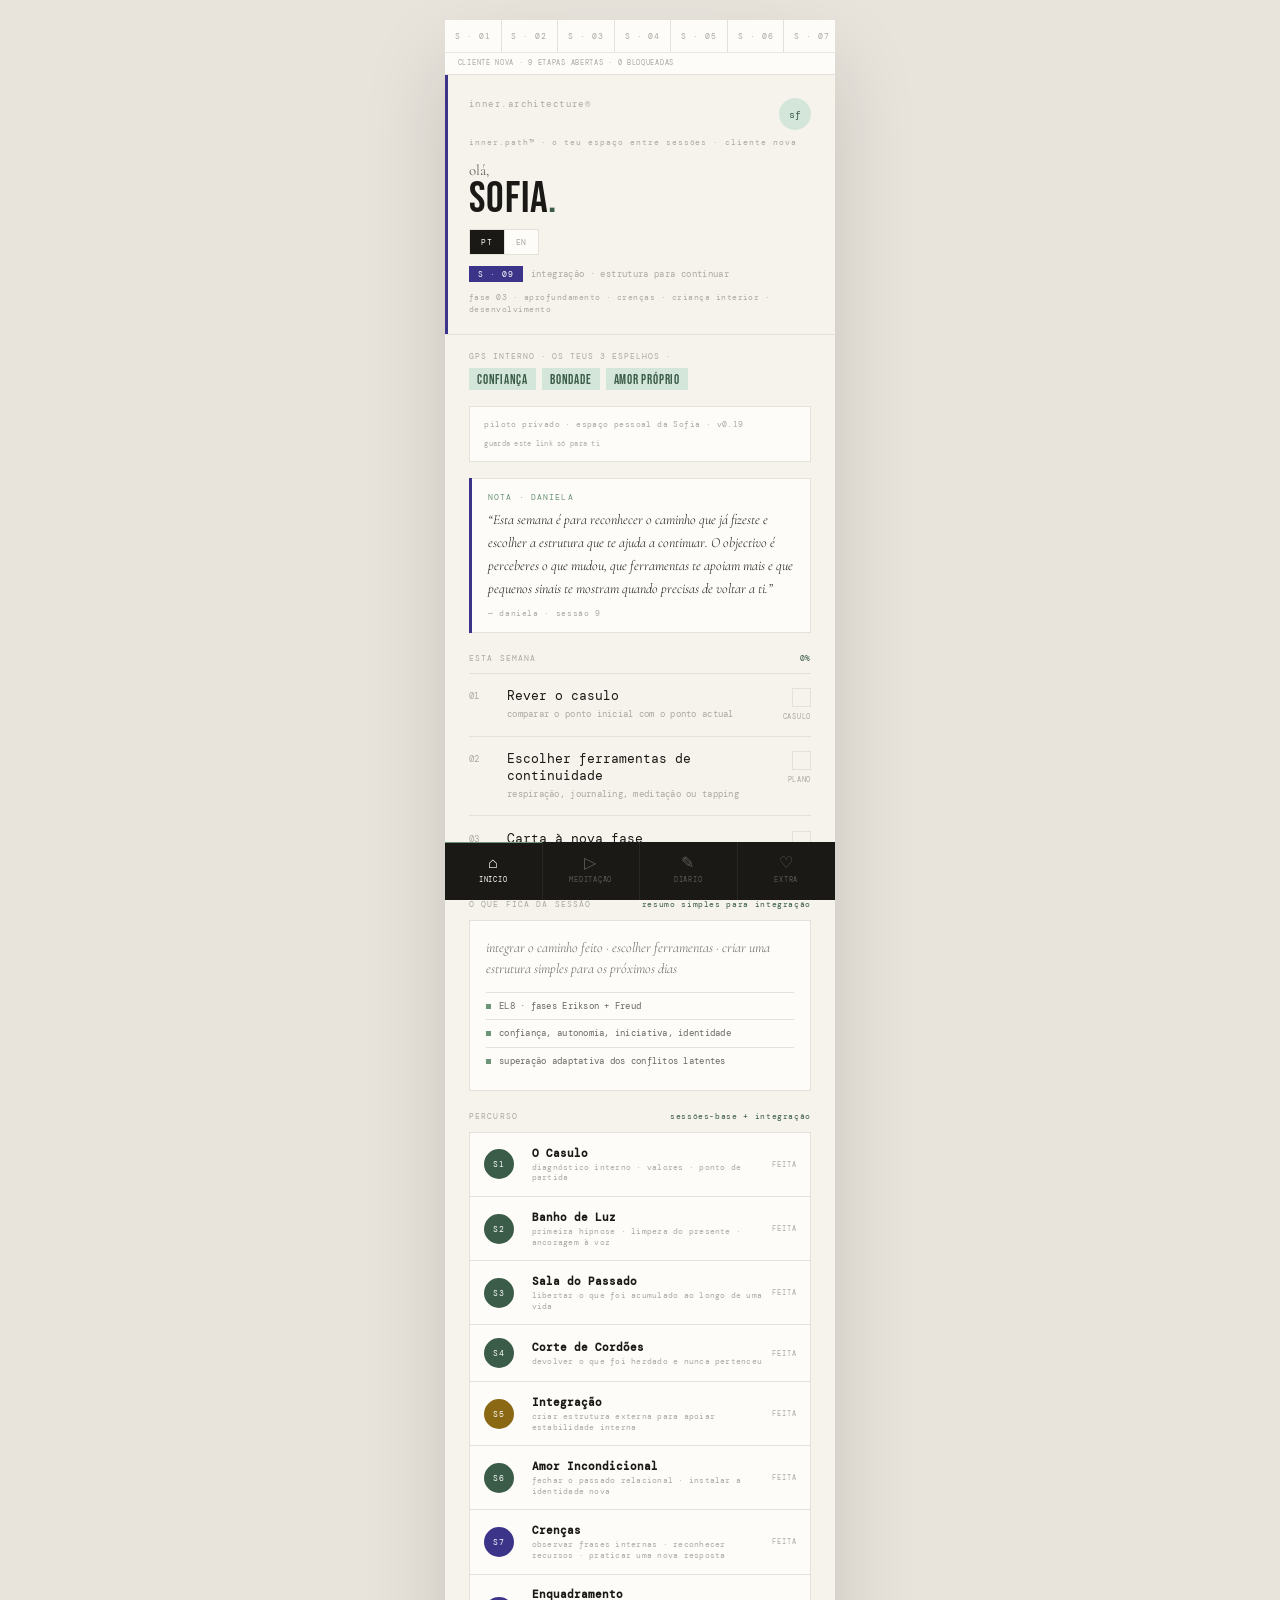
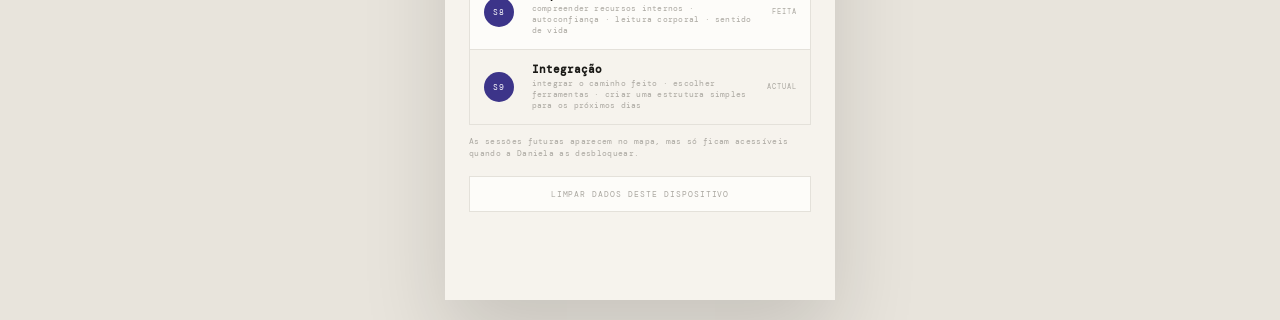
==== commit 8ba0581f: "Add files via upload" ====
--- a/index.html
+++ b/index.html
@@ -4,7 +4,7 @@
   <meta charset="UTF-8" />
   <meta name="viewport" content="width=device-width, initial-scale=1.0" />
   <meta name="robots" content="noindex, nofollow" />
-  <title>inner.path™ · Sofia v0.18</title>
+  <title>inner.path™ · Sofia v0.19</title>
   <link rel="preconnect" href="https://fonts.googleapis.com" />
   <link rel="preconnect" href="https://fonts.gstatic.com" crossorigin />
   <link href="https://fonts.googleapis.com/css2?family=Bebas+Neue&family=DM+Mono:wght@300;400&family=Cormorant+Garamond:ital,wght@0,300;0,400;1,300;1,400&display=swap" rel="stylesheet" />
@@ -12,7 +12,7 @@
 </head>
 <body>
   <main class="shell" id="app" aria-live="polite"></main>
-  <script src="data.js?v=18"></script>
+  <script src="data.js?v=19"></script>
   <script src="app.js"></script>
 </body>
 </html>
